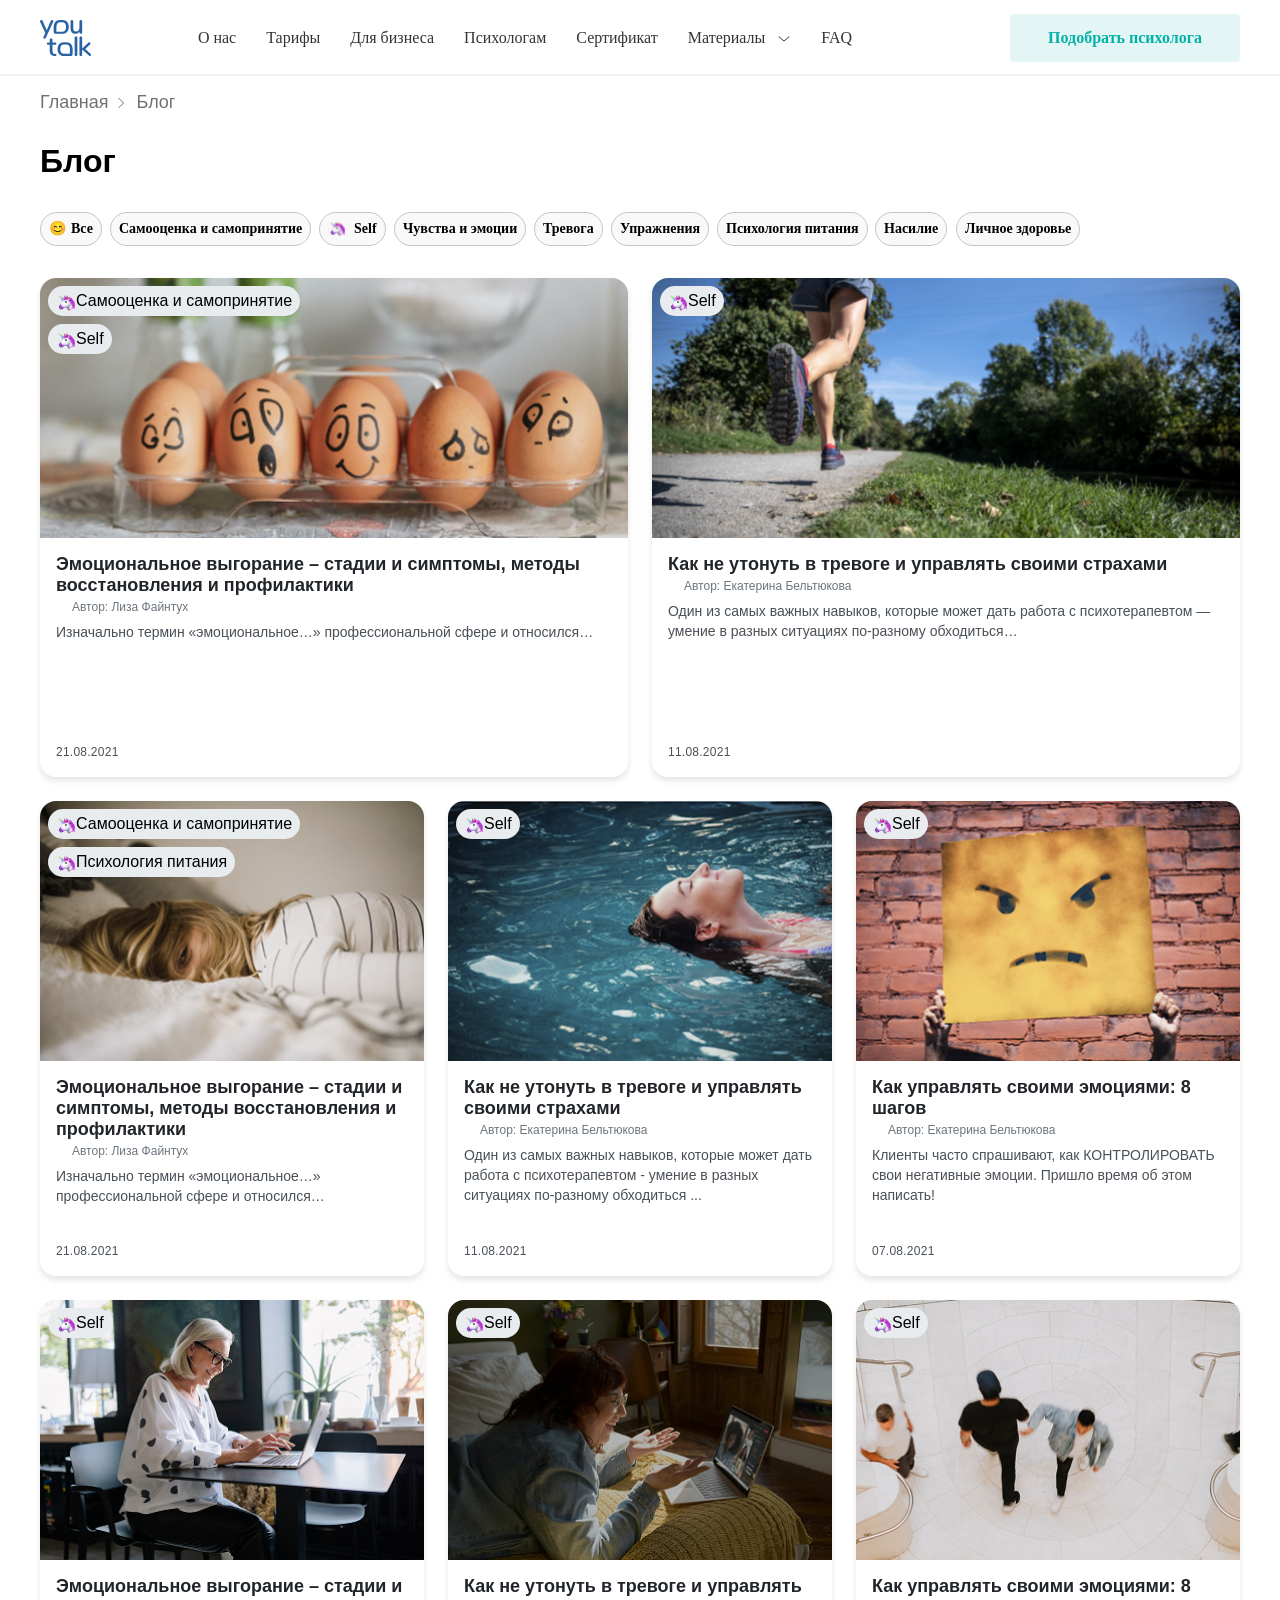
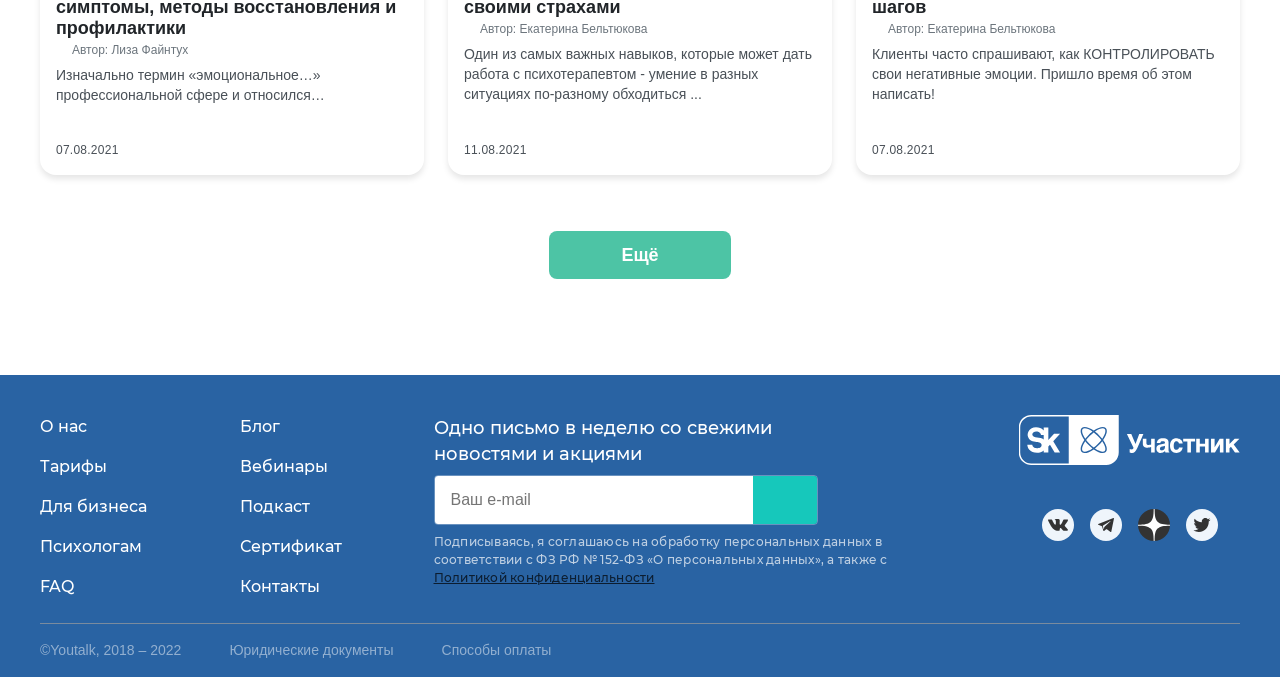
==== index.html @ 1595baee "footer" ====
<!doctype html>
<html lang="en">
  <head>
    <meta charset="UTF-8" />
    <meta name="viewport" content="width=device-width, initial-scale=1.0" />
    <title>Document</title>
    <link rel="stylesheet" href="css/styles.css" />
    <link rel="stylesheet" href="css/font.css" />
    <link rel="stylesheet" href="css/media.css" />
  </head>
  <body>
    <header class="header">
      <div class="header__container">
        <div class="header__logo-container">
          <div class="logo">
            <img
              src="img/logo/logo.svg"
              alt="Логотип YouTalk"
              class="logo__image"
            />
          </div>
        </div>
        <nav class="navigation">
          <ul class="navigation__list">
            <li class="navigation__item navigation__item--regular">
              <a href="#" class="navigation__link">О нас</a>
            </li>
            <li class="navigation__item navigation__item--regular">
              <a href="#" class="navigation__link">Тарифы</a>
            </li>
            <li class="navigation__item navigation__item--regular">
              <a href="#" class="navigation__link">Для бизнеса</a>
            </li>
            <li class="navigation__item navigation__item--regular">
              <a href="#" class="navigation__link">Психологам</a>
            </li>
            <li class="navigation__item navigation__item--regular">
              <a href="#" class="navigation__link">Сертификат</a>
            </li>
            <li class="navigation__item navigation__item--with-icon">
              <a href="#" class="navigation__link navigation__link--with-icon">
                Материалы
                <img
                  src="img/mater/matherials.svg"
                  alt="menu"
                  class="navigation__icon"
                />
              </a>
            </li>
            <li class="navigation__item navigation__item--regular">
              <a href="#" class="navigation__link">FAQ</a>
            </li>
          </ul>
        </nav>
        <div class="header__action-block">
          <button class="button button--green button--large">
            Подобрать психолога
          </button>
        </div>
        <div class="hamburger" id="hamburger-toggle">
          <span></span>
          <span></span>
          <span></span>
        </div>
      </div>
    </header>

    <main>
      <div class="header-with-breadcrumb">
        <nav class="breadcrumb">
          <a href="/" class="breadcrumb-item">Главная</a>
          <img src="img/Arrow (1).svg" alt="" />
          <span class="breadcrumb-item current">Блог</span>
        </nav>
      </div>
      <h1>Блог</h1>

      <div class="filter-container">
        <div class="filter-item">
          <span class="with-emoji">Все</span>
        </div>
        <div class="filter-item"><span>Самооценка и самопринятие</span></div>
        <div class="filter-item">
          <img
            src="img/mater/with-emojiy.svg"
            alt="Изображение"
            class="tag-icon"
          />
          <span class="tag">Self</span>
        </div>
        <div class="filter-item"><span>Чувства и эмоции</span></div>
        <div class="filter-item"><span>Тревога</span></div>
        <div class="filter-item"><span>Упражнения</span></div>
        <div class="filter-item"><span>Психология питания</span></div>
        <div class="filter-item"><span>Насилие</span></div>
        <div class="filter-item"><span>Личное здоровье</span></div>
      </div>

      <section class="blog-grid">
        <article class="grid-card div1">
          <div class="card-image">
            <div class="one"></div>
            <div class="card-tags">
              <span class="tag-item">
                <img class="tag-icon" src="img/mater/with-emojiy.svg" alt="" />
                <span class="tag-text">Самооценка и самопринятие</span>
              </span>
              <span class="tag-item">
                <img class="tag-icon" src="img/mater/with-emojiy.svg" alt="" />
                <span class="tag-text">Self</span>
              </span>
            </div>
          </div>
          <div class="card-content">
            <h2 class="card-title">
              Эмоциональное выгорание – стадии и симптомы, методы восстановления
              и профилактики
            </h2>
            <div class="card-author">
              <span class="author-name">Автор: Лиза Файнтух</span>
            </div>
            <p class="card-excerpt">
              Изначально термин «эмоциональное…» профессиональной сфере и
              относился…
            </p>
          </div>
          <div class="post-date">
            <time class="date-value" datetime="2021-08-21">21.08.2021</time>
          </div>
        </article>

        <article class="grid-card div2">
          <div class="card-image">
            <div class="two">
              <img
                src="img/cart/uuu.png"
                alt="Как не утонуть в тревоге и управлять своими страхами"
              />
            </div>
            <div class="card-tags">
              <span class="tag-item">
                <img class="tag-icon" src="img/mater/with-emojiy.svg" alt="" />
                <span class="tag-text">Self</span>
              </span>
            </div>
          </div>
          <div class="card-content">
            <h2 class="card-title">
              Как не утонуть в тревоге и управлять своими страхами
            </h2>
            <div class="card-author">
              <span class="author-name">Автор: Екатерина Бельтюкова</span>
            </div>
            <p class="card-excerpt">
              Один из самых важных навыков, которые может дать работа с
              психотерапевтом — умение в разных ситуациях по‑разному обходиться…
            </p>
          </div>
          <div class="post-date">
            <time class="date-value" datetime="2021-08-11">11.08.2021</time>
          </div>
        </article>

        <article class="grid-card div3">
          <div class="card-image">
            <div class="center2 three">
              <img
                src="img/cart/Image.png"
                alt="Эмоциональное выгорание – стадии и симптомы, методы восстановления и профилактики"
              />
            </div>
            <div class="card-tags">
              <span class="tag-item">
                <img class="tag-icon" src="img/mater/with-emojiy.svg" alt="" />
                <span class="tag-text">Самооценка и самопринятие</span>
              </span>
              <span class="tag-item">
                <img class="tag-icon" src="img/mater/with-emojiy.svg" alt="" />
                <span class="tag-text">Психология питания</span>
              </span>
            </div>
          </div>
          <div class="card-content">
            <h2 class="card-title">
              Эмоциональное выгорание – стадии и симптомы, методы восстановления
              и профилактики
            </h2>
            <div class="card-author">
              <span class="author-name">Автор: Лиза Файнтух</span>
            </div>
            <p class="card-excerpt">
              Изначально термин «эмоциональное…» профессиональной сфере и
              относился…
            </p>
          </div>
          <div class="post-date">
            <time class="date-value" datetime="2021-08-21">21.08.2021</time>
          </div>
        </article>

        <article class="grid-card div4">
          <div class="card-image">
            <div class="center2 four">
              <img
                src="img/cart/Rectangle (5).png"
                alt="Как не утонуть в тревоге и управлять своими страхами"
              />
            </div>
            <div class="card-tags">
              <span class="tag-item">
                <img class="tag-icon" src="img/mater/with-emojiy.svg" alt="" />
                <span class="tag-text">Self</span>
              </span>
            </div>
          </div>
          <div class="card-content">
            <h2 class="card-title">
              Как не утонуть в тревоге и управлять своими страхами
            </h2>
            <div class="card-author">
              <span class="author-name">Автор: Екатерина Бельтюкова</span>
            </div>
            <p class="card-excerpt">
              Один из самых важных навыков, которые может дать работа с
              психотерапевтом - умение в разных ситуациях по-разному обходиться
              ...
            </p>
          </div>
          <div class="post-date">
            <time class="date-value" datetime="2021-08-11">11.08.2021</time>
          </div>
        </article>

        <article class="grid-card div5">
          <div class="card-image">
            <div class="center2 five">
              <img
                src="img/cart/Rectangle (6).png"
                alt="Как управлять своими эмоциями: 8 шагов"
              />
            </div>
            <div class="card-tags">
              <span class="tag-item">
                <img class="tag-icon" src="img/mater/with-emojiy.svg" alt="" />
                <span class="tag-text">Self</span>
              </span>
            </div>
          </div>
          <div class="card-content">
            <h2 class="card-title">Как управлять своими эмоциями: 8 шагов</h2>
            <div class="card-author">
              <span class="author-name">Автор: Екатерина Бельтюкова</span>
            </div>
            <p class="card-excerpt">
              Клиенты часто спрашивают, как КОНТРОЛИРОВАТЬ свои негативные
              эмоции. Пришло время об этом написать!
            </p>
          </div>
          <div class="post-date">
            <time class="date-value" datetime="2021-08-07">07.08.2021</time>
          </div>
        </article>

        <article class="grid-card div6">
          <div class="card-image">
            <div class="center2 six">
              <img
                src="img/cart/Rectangle (7).png"
                alt="Эмоциональное выгорание – стадии и симптомы, методы восстановления и профилактики"
              />
            </div>
            <div class="card-tags">
              <span class="tag-item">
                <img class="tag-icon" src="img/mater/with-emojiy.svg" alt="" />
                <span class="tag-text">Self</span>
              </span>
            </div>
          </div>
          <div class="card-content">
            <h2 class="card-title">
              Эмоциональное выгорание – стадии и симптомы, методы восстановления
              и профилактики
            </h2>
            <div class="card-author">
              <span class="author-name">Автор: Лиза Файнтух</span>
            </div>
            <p class="card-excerpt">
              Изначально термин «эмоциональное…» профессиональной сфере и
              относился…
            </p>
          </div>
          <div class="post-date">
            <time class="date-value" datetime="2021-08-07">07.08.2021</time>
          </div>
        </article>

        <article class="grid-card div7">
          <div class="card-image">
            <div class="center2 seven">
              <img
                src="img/cart/Image (1).png"
                alt="Как не утонуть в тревоге и управлять своими страхами"
              />
            </div>
            <div class="card-tags">
              <span class="tag-item">
                <img class="tag-icon" src="img/mater/with-emojiy.svg" alt="" />
                <span class="tag-text">Self</span>
              </span>
            </div>
          </div>
          <div class="card-content">
            <h2 class="card-title">
              Как не утонуть в тревоге и управлять своими страхами
            </h2>
            <div class="card-author">
              <span class="author-name">Автор: Екатерина Бельтюкова</span>
            </div>
            <p class="card-excerpt">
              Один из самых важных навыков, которые может дать работа с
              психотерапевтом - умение в разных ситуациях по-разному обходиться
              ...
            </p>
          </div>
          <div class="post-date">
            <time class="date-value" datetime="2021-08-11">11.08.2021</time>
          </div>
        </article>

        <article class="grid-card div8">
          <div class="card-image">
            <div class="center2 eight">
              <img
                src="img/cart/Image (2).png"
                alt="Как управлять своими эмоциями: 8 шагов"
              />
            </div>
            <div class="card-tags">
              <span class="tag-item">
                <img class="tag-icon" src="img/mater/with-emojiy.svg" alt="" />
                <span class="tag-text">Self</span>
              </span>
            </div>
          </div>
          <div class="card-content">
            <h2 class="card-title">Как управлять своими эмоциями: 8 шагов</h2>
            <div class="card-author">
              <span class="author-name">Автор: Екатерина Бельтюкова</span>
            </div>
            <p class="card-excerpt">
              Клиенты часто спрашивают, как КОНТРОЛИРОВАТЬ свои негативные
              эмоции. Пришло время об этом написать!
            </p>
          </div>
          <div class="post-date">
            <time class="date-value" datetime="2021-08-07">07.08.2021</time>
          </div>
        </article>
      </section>
      <div class="more">
        <button class="button more-button">Ещё</button>
      </div>
</main>
      <footer class="footer"> <!-- Основной контейнер футера -->
  <div class="footer-container"> <!-- Обёртка для всего содержимого -->

    <!-- Блок с меню (две колонки ссылок) -->
    <div class="footer-menu-wrapper">
      <div class="menu-column menu-column-1">
        <nav class="footer-nav">
          <ul class="footer-list">
            <li class="footer-list-item"><a href="#" class="footer-link">О нас</a></li>
            <li class="footer-list-item"><a href="#" class="footer-link">Тарифы</a></li>
            <li class="footer-list-item"><a href="#" class="footer-link">Для бизнеса</a></li>
            <li class="footer-list-item"><a href="#" class="footer-link">Психологам</a></li>
            <li class="footer-list-item"><a href="#" class="footer-link">FAQ</a></li>
          </ul>
        </nav>
      </div>

      <div class="menu-column menu-column-2">
        <nav class="footer-nav">
          <ul class="footer-list">
            <li class="footer-list-item"><a href="#" class="footer-link">Блог</a></li>
            <li class="footer-list-item"><a href="#" class="footer-link">Вебинары</a></li>
            <li class="footer-list-item"><a href="#" class="footer-link">Подкаст</a></li>
            <li class="footer-list-item"><a href="#" class="footer-link">Сертификат</a></li>
            <li class="footer-list-item"><a href="#" class="footer-link">Контакты</a></li>
          </ul>
        </nav>
      </div>
    </div>

    <!-- Блок с формой подписки -->
    <div class="newsletter-block">
      <div class="newsletter-title">
        Одно письмо в неделю со свежими <br />
        новостями и акциями
      </div>
      <div class="email-form">
  <input
    type="email"
    placeholder="Ваш e-mail"
    class="email-input"
    required
    autocomplete="email"
  >
  <button
    type="submit"
    class="submit-btn with-icon"
    aria-label="Подписаться на рассылку"
  ></button>
</div>

      <div class="privacy-notice">
        Подписываясь, я соглашаюсь на обработку персональных данных в
        соответствии с ФЗ РФ № 152-ФЗ «О персональных данных», а также с
        <a href="#" class="privacy-link">Политикой конфиденциальности</a>
      </div>
    </div>

    <!-- Блок с логотипами и соцсетями -->
    <div class="social-block">
      <div class="sk-logo-container">
        <img 
          src="img/footer_img/Sk.svg" 
          alt="Логотип — Участник" 
          class="sk-logo" 
          loading="lazy"
        >
      </div>
      <div class="social-icons-wrapper">
        <a href="#" class="social-link vk-link">
          <img 
            src="img/footer_img/vk.svg" 
            alt="ВКонтакте" 
            class="social-icon vk-icon" 
            loading="lazy"
          >
        </a>
        <a href="#" class="social-link teleg-link">
          <img 
            src="img/footer_img/teleg.svg" 
            alt="Telegram" 
            class="social-icon teleg-icon" 
            loading="lazy"
          >
        </a>
        <a href="#" class="social-link twitter-link">
          <img 
            src="img/footer_img/ptica.svg" 
            alt="Twitter" 
            class="social-icon twitter-icon" 
            loading="lazy"
          >
        </a>
        <a href="#" class="social-link other-link">
          <img 
            src="img/footer_img/logo.svg" 
            alt="Ещё одна соцсеть" 
            class="social-icon other-icon" 
            loading="lazy"
          >
        </a>
      </div>
    </div>

    <!-- Нижний блок с копирайтом и ссылками -->
    <div class="footer-bottom">
      <ul class="footer-bottom-list">
        <li class="footer-bottom-item">
          <a href="#" class="footer-bottom-link">©Youtalk, 2018 – 2022</a>
        </li>
        <li class="footer-bottom-item">
          <a href="#" class="footer-bottom-link">Юридические документы</a>
        </li>
        <li class="footer-bottom-item">
          <a href="#" class="footer-bottom-link">Способы оплаты</a>
        </li>
      </ul>
    </div>

  </div> <!-- /.footer-container -->
</footer> <!-- /.footer -->


    
  </body>
</html>
---- css/styles.css ----
* {
margin: 0;
padding: 0;
box-sizing: border-box;
}
body{
font-family: 'Montserrat', sans-serif;

}
.header {
position: sticky;
top: 0;
z-index: 1000;
width: 100%;
box-shadow: 0px -2px 0px 0px #EFF2F2 inset;
background: #FFFFFF;
}
.header__container {
display: flex;
max-width: 1200px;
height: 76px;
justify-content: space-between;
align-items: center;
margin: 0 auto;
padding: 0;



}
.header__logo-container {
display: flex;
align-items: center;
justify-content: center;
flex-shrink: 0;


}
.logo {
display: block;
width: 51px;
height: auto;
max-width: 100%;
}

.logo__image {
height: 36px;
width: 100%;
max-width: 51px;
display: block;
}
.navigation {
display: block;
padding-right:51px;

}
.navigation__list {
display: flex;
list-style: none;
margin: 0;
padding: 0 auto;
column-gap: 30px;

}
.navigation__item {
}

.navigation__item--regular {
cursor: pointer;
}
.navigation__link {
text-decoration: none;
font-family: "Montserrat-Medium";
font-weight: 500;
color: #333;
transition: color 0.3s ease;
}
.navigation__link:hover {
color: #4CAF50;
}

.navigation__item--with-icon {
}

.navigation__link--with-icon {
}

.navigation__icon {
margin-left: 8px;
width: 14px;
height: 14px;
vertical-align: middle;
}

.header__action-block {
display: flex;
align-items: center;


}
.button {
cursor: pointer;

}
.button--green {
padding-right:0 ;

width: 230px;
height: 48px;
background-color: #E3F5F5;
color: #03B2A5;
border: none;
border-radius: 4px;
transition: all 0.3s ease;
font-family: "Montserrat-Medium";
font-weight: 700;
font-size: 16px;


}
.button--green:hover {
background-color: #f8f8f8;
transform: translateY(-2px);
box-shadow: 0 4px 8px rgba(0, 0, 0, 0.2);
}

.button--large {
}
.hamburger {
display: none;
flex-direction: column;
justify-content: space-between;
width: 20px;
height: 20px;
padding: 0;
background: none;
border: none;
cursor: pointer;
position: relative;
z-index: 1000;
}

.hamburger span {
display: block;
height: 3px;
width: 100%;
background-color: #03B2A5;
border-radius: 2px;
transition: all 0.3s ease;
position: relative;
}

.hamburger span:nth-child(1) {
background-color: #03B2A5;
}

.hamburger span:nth-child(2) {
background-color: #03B2A5;
}

.hamburger span:nth-child(3) {
background-color: #03B2A5;
}
.header-with-breadcrumb{
display: flex;
max-width: 100%;
}

.breadcrumb {
display: flex;
margin-top: 16px;
margin-bottom: 30px;
align-items: center;
font-size: 18px; /
}
.breadcrumb img {
padding-left: 4px;
padding-right: 8px;
}

.breadcrumb-item {
text-decoration: none;
color: #333333B2;
}

.breadcrumb-item:hover {
text-decoration: underline;
}
.current {
font-weight: 400;
}
h1 {
margin: 0 auto;
padding-left: 0 ;

}

.with-emoji::before {
content: "😊";
margin-right: 5px;
}
.filter-container {
display: flex;
flex-wrap: wrap;
gap: 8px;
line-height: 20px;
align-items: center;
margin-top: 32px;
margin-bottom: 24px;
}

.filter-item {
display: inline-flex;
font-family: "Montserrat-Medium";
font-weight: 600;
font-size: 14px;
background-color: #f9f9f9;
border: 1px solid #C1C5CD;
border-radius: 24px;
padding: 6px 8px;
align-items: center;
margin-bottom: 8px;
box-sizing: border-box;
will-change: transform, border;
transition: border 0.2s ease;
line-height: 20px;
letter-spacing: 0px;
}

.filter-item img {
width: 18px;
height: 18px;
object-fit: contain;
margin-right: 8px;
transition: none;
transform: none !important;
}

.filter-item:hover {
border: 2px solid #16C8BB;
transform: none;
scale: none;
}

main {
max-width: 1200px;
margin: 0 auto;
box-sizing: border-box;
 }
.blog-grid {
display: grid;
grid-template-columns: repeat(6, 1fr);
grid-template-rows: repeat(3, 1fr);
grid-gap: 24px;
height: 1497px;
padding: 0;
margin: 0;

}
.grid-card {
width: 100%;
max-height: 100%;
overflow: visible;
box-shadow: 0 4px 6px rgba(0, 0, 0, 0.1);
transition: transform 0.3s ease;
position: relative;
height: auto;
border-radius: 16px;
} 

.grid-card:hover {
transform: translateY(-3px);
}

.card-image {
position: relative;
overflow: hidden;
width: 100%;
border-radius: 16px 16px 0 0;
padding: 0;

}

.card-image  img {
width: 100%;
height: 100%; 
padding: 0;
margin: 0;
object-fit: cover;
margin-bottom: -4px;
}

.card-tags {
position: absolute;
top: 8px;
left: 8px;
z-index: 1;
display: flex;
flex-wrap: wrap;
gap: 8px;
max-width: 300px;

}

.tag-item {
display: inline-flex;
align-items: center;
padding: 6px 8px;
background-color: #e9ecef;
border-radius: 16px;
white-space: nowrap;
overflow: hidden;
text-overflow: ellipsis;
}

.tag-icon {
width: 16px;
height: 16px;
margin-right: 4px;
}

.card-content {
padding: 16px;
flex-grow: 1;
}

.card-title {
margin-top: 0;
font-size: 18px;
color: #212529;
padding: 0;
}

.card-author {
margin: 4px 0 8px 16px;
color: #6c757d;
font-size: 12px;
}

.card-excerpt {
overflow: hidden;
font-size: 14px;
text-overflow: ellipsis;
color: #495057;
line-height: 20px;
Letter-spacing:
0px;
}



.post-date {
Letter-spacing:0.25px;
text-align: left;
font-size: 12px;
line-height: 18px;
color: #495057;
position: absolute;
bottom: 16px;
left: 16px;
z-index: 2;
margin-top: auto;
flex-shrink: 0
}

.date-value {
display: inline-block;
}    
.div1 {
    grid-column: span 3 / span 3;
    width: 588px!important;
    height: 499px!important;
    padding-bottom: 0;
    margin: 0;

}

.div2 {
    grid-column: span 3 / span 3;
    grid-column-start: 4;
    width: 588px!important;
    height: 499px!important;
}

.div3 {
    grid-column: span 2 / span 2;
    grid-row-start: 2;
   width: 384px;
    height: 475px;

}

.div4 {
    grid-column: span 2 / span 2;
    grid-column-start: 3;
    grid-row-start: 2;
     width: 384px;
    height: 475px;
}

.div5 {
    grid-column: span 2 / span 2;
    grid-column-start: 5;
    grid-row-start: 2;
     width: 384px;
    height: 475px;
}

.div6 {
    grid-column: span 2 / span 2;
    grid-row-start: 3;
     width: 384px;
    height: 475px;
}

.div7 {
    grid-column: span 2 / span 2;
    grid-column-start: 3;
    grid-row-start: 3;
     width: 384px;
    height: 475px;
}

.div8 {
    grid-column: span 2 / span 2;
    grid-column-start: 5;
    grid-row-start: 3;
     width: 384px;
    height: 475px;
}

   .center2 img  {
    width: 384px;
height: 260px;
   }   
.two img {
    width: 588px;
    height: 260px; 
}

.one {
  background-image: url("../Rectangle\ \(14\).png");
  background-size: cover;
  background-repeat: no-repeat;
  width: 588px;
  height: 260px;
}
.more {
 display: flex;
  justify-content: center;
  align-items: center;
  margin: 56px auto  96px 0;
  position: relative;  
}

.more-button {
  display: block;
  width: 182px;
  height: 48px;
  padding: 0;
  background-color: #4DC4A5;
  color: white;
  border: none;
  border-radius: 8px;
  font-family: 'Montserrat', sans-serif;
  font-size: 18px;
  font-weight: bold;
  text-align: center;
  transition: background-color 0.3s ease;
  
} 
.more-button:hover {
  background-color: #3ABE95;
}

/* Стили для основного футера (.footer) */
.footer {
  display: flex;
  width: 100%;
  flex-direction: column;
  min-height: 302px;
  background-color: #2963A3;
  justify-content: space-between;
 
  
  
}
.footer-container {
  display: flex;
  flex: 1;
  justify-content: space-between;
  align-items: flex-start;
  width: 1200px;
  height: 184px;
  color: #FFFFFF;
  margin: auto;
 margin-top: 0;
  padding-top: 40px;

  
  
}
.footer-menu-wrapper {
  display: flex;
  margin: 0;

}

  
  

.menu-column {
  display: flex;
  flex-direction: column;

}
.menu-column-1 {
  
 

 
}
.footer-nav {
 white-space: nowrap;



 
}
.footer-list {
  display: grid; 
  gap: 16px;
}
.footer-list-item {
  list-style: none;
  line-height: 24px;
  font-size: 16px;
  letter-spacing: 0%;

  
  
}
.footer-link {
  text-decoration: none;
  color: #FFFFFF;
  font-family: 'Montserrat_ofont' ;
  font-weight: 700;


}
.menu-column-2 {
  margin-left: 93px;
  padding-right: 91.5px;

}
.newsletter-block {
  width: 486px;
  margin-right: 40px;
  
  
  

}
.newsletter-title {
 font-family: 'Montserrat_ofont' ;
font-weight: 700;
line-height: 26px;
letter-spacing: 0%;
font-size: 18px;
padding-bottom: 8px;

  
 
}
.email-form {
   display: flex;
  border: 1px solid rgba(255, 255, 255, 0.3);
  border-radius: 4px;
  overflow: hidden;
  max-width: 384px; 
  
}
.email-input {
  width: 320px;
  height: 48px;
  border: none;
  padding-left: 16px;
  background: transparent;
  background-color: #FFFFFF;
  color: white;
  font-size: 16px;
  outline: none;
}
.email-input:focus {
  background: rgba(255, 255, 255, 0.15);
}
.with-icon::before {
  content: '';
  display: block;
  width: 20px;
  height: 20px;
  background-image: url('/img/footer_img/bnh.svg');
  background-size: contain;
  background-position: center;
  background-repeat: no-repeat;
  margin: 0 auto; /* Центрирование иконки */
}

.submit-btn {
  width: 64px;
  height: 48px;
  background-color: #16C8BB;
  border: none;
  cursor: pointer;
  transition: background-color 0.3s ease;
}
.submit-btn:hover {
  background-color: #3abcf2;
}
.privacy-notice {
  font-family: 'Montserrat_ofont' ;
  font-weight: 400;
  font-size: 12px;
  line-height: 18px;
  letter-spacing: 0.25px;
  opacity: 70%;
  color: #FFFFFF;
  padding-top: 8px;
}
.privacy-link {
  color: #000;
}
.social-block {
  height: 122px;
 margin-left: auto;
 display: flex;
 flex-direction: column;
 align-items: center;
}
.sk-logo-container {
  padding-bottom: 40px;
}
.sk-logo {
}
.social-icons-wrapper {
 display: flex;
  gap: 16px;
}
.social-link {
}
.vk-link {
}
.social-icon {
}
.vk-icon {
}
.teleg-link {
}
.teleg-icon {
}
.twitter-link {
}
.twitter-icon {
}
.other-link {
}
.other-icon {
}
.footer-bottom {
  border-top: 1px solid #9D9D9D;
  display: flex;
  margin-top: 208px;
  width: 1200px;
  opacity: 0.7;
  position: absolute;
}

.footer-bottom-list {
  display: flex;
  list-style: none;
  width: 100%;
  gap: 48px;
  padding: 16px 0 17px 0;
  
}
.footer-bottom-link {
  text-decoration: none;
  color: #FFFFFF;
  font-size: 14px;
  opacity: 0.7;
  line-height: 20px;
  letter-spacing: 0px;
}
.footer-bottom-item {
}
---- css/font.css ----
@font-face {
  font-family: "Montserrat-Medium";
  src: url("./Montserrat-Medium.woff2") format("woff2"),
       url("./Montserrat-Medium.woff") format("woff"),
       url("./Montserrat-Medium.ttf") format("truetype");
}
@font-face {
  font-family: 'Montserrat_ofont' ;
  src: url(../font/ofont.ru_Montserrat.ttf);
  font-weight: 600;
}
---- css/media.css ----
@media (max-width: 768px) {
  .logo img {
    max-width: 48px;
    height: 34px;
  }
  h1 {
    padding-left: 20px;
  }

  .header {
    height: 72px;
  }
  .header__container {
    padding-left: 20px;
    padding-right: 20px;
  }
}

@media (max-width: 980px) {
  .hamburger {
    display: flex;
  }
  .navigation {
    display: none;
  }
  .header__action-block {
    display: none;
  }
}

@media (max-width: 1024px) {
  .navigation__list {
    column-gap: 16px;
  }

  .header__container {
    max-width: 1024px;
    padding: 0 32px;
  }
  .breadcrumb {
    margin-bottom: 40px;
  }
  main {
    padding: 0 32px 0 32px;
  }
  .blog-grid {
    width: 960px;
    height: 1463px;
    margin: 0 auto;
    grid-template-columns: repeat(6, 1fr);
    grid-template-rows: repeat(3, 1fr);
  }
  .div1,
  .div2 {
    grid-column: span 3;
    width: 468px !important;
  }

  .two img {
    width: 468px;
  }
  .center2 img {
    width: 304px;
    height: 206px;
  }
  .one {
    background-image: url("../Rectangle\ \(15\).png");
    background-size: cover;
    background-repeat: no-repeat;
    width: 468px;
    height: 260px;
  }

  .div3,
  .div4,
  .div5,
  .div6,
  .div7,
  .div8 {
    grid-column: span 2;
    width: 304px;
    height: 458px;
  }

  .div3 {
    grid-row-start: 2;
  }
  .div4 {
    grid-row-start: 2;
  }
  .div5 {
    grid-row-start: 2;
  }
  .div6 {
    grid-row-start: 3;
  }
  .div7 {
    grid-row-start: 3;
  }
  .div8 {
    grid-row-start: 3;
  }
  .tag-item {
    font-size: 1rem;
    padding: 6px 8px;
  }

  h1 {
    padding: 0;
  }
  .filter-container {
    padding: 0;
  }
  .more {
    margin: 35px 0 60px;
  }
  .footer-container {
    width: 960px;
  }
  .menu-column-2 {
    margin-left: 30px;
    padding-right: 21px;
  }
  .newsletter-block {
    width: 450px;
    height: 170px;
    margin-right: 21px;
  }
  .privacy-notice {
    width: 486px;
  }
  .footer-bottom {
    width: 960px;
  }
}

@media (max-width: 768px) {
  main {
    padding: 0 20px;
  }

  .header__container {
    max-width: 728px;
    height: 76px;
    padding: 0 20px;
  }

  .blog-grid {
    display: grid;
    margin: 0 auto;
    grid-template-rows: repeat(5, auto);
    width: 728px;
    height: 2627px;
  }

  .center2 img {
    width: 352px;
    height: 206px;
  }
  .one {
    background-image: url("../Rectangle\ \(16\).png");
    background-size: cover;
    background-repeat: no-repeat;
    width: 728px;
    height: 404px;
  }

  .two img {
    width: 728px !important;
    height: 404px;
    object-fit: cover;
  }

  .div1 {
    grid-column: 1 / 3;
    grid-row: 1;
    height: 599px !important;
    width: 728px !important;
  }

  .div2 {
    grid-column: 1 / 3;
    grid-row: 2;
    height: 599px !important;
    width: 728px !important;
  }

  .div3 {
    grid-column: 1;
    grid-row: 3;
    width: 352px;
    height: 446px;
  }

  .div4 {
    grid-column: 2;
    grid-row: 3;
    width: 352px;
    height: 446px;
  }

  .div5 {
    grid-column: 1;
    grid-row: 4;
    width: 352px;
    height: 446px;
  }

  .div6 {
    grid-column: 2;
    grid-row: 4;
    width: 352px;
    height: 446px;
  }

  .div7 {
    grid-column: 1;
    grid-row: 5;
    width: 352px;
    height: 446px;
  }

  .div8 {
    grid-column: 2;
    grid-row: 5;
    width: 352px;
    height: 446px;
  }
  .more {
    margin: 33px 0 55px;
  }
  .footer {
    min-height: 454px;
  }
  .footer-container {
    width: 728px;
    padding-top: 35px;
    flex-wrap: wrap;
    margin: auto;
  }
  .footer-menu-wrapper {
  }
  .menu-column-2 {
    margin-left: 30px;
    padding-right: 31px;
  }
  .newsletter-block {
    margin-right: 0px;
  }
  .newsletter-title {
  }
  .social-block {
    margin-top: -60px;
    margin-left: 20px;
    position: relative;
  }
  .sk-logo-container {
    padding-bottom: 40px;
  }
  .sk-logo {
  }

  .social-link {
  }

  .footer-bottom {
    margin-top: 354px;
    width: 728px;
  }
}
@media (max-width: 414px) {
  .blog-grid {
    display: grid;
    grid-template-columns: 1fr;
    grid-template-rows: repeat(4, 1fr);
    gap: 16px;
    width: 374px;
    height: 1912px;
    margin: 0 auto;
    box-sizing: border-box;
  }
  .center2 img {
    width: 374px;
  }
  .one {
    background-image: url("../Rectangle\ \(17\).png");
    background-size: cover;
    background-repeat: no-repeat;
    width: 374px;
    height: 206px;
  }

  .two img {
    width: 374px !important;
    height: 206px;
    object-fit: cover;
  }

  .grid-card {
    width: 100%;
    height: auto;
    height: 466px !important;
  }
  .div1 {
    width: 374px !important;
  }

  .div2 {
    grid-column: 1;
    grid-row: 2;
    width: 374px !important;
  }

  .div3 {
    grid-column: 1;
    grid-row: 3;
  }

  .div4 {
    grid-column: 1;
    grid-row: 4;
  }

  .div5,
  .div6,
  .div7,
  .div8 {
    display: none;
  }
  .filter-container {
    flex-wrap: nowrap;
    overflow-x: auto;
    -webkit-overflow-scrolling: touch;
    scrollbar-width: none;
  }

  .filter-container::-webkit-scrollbar {
    display: none;
  }

  .filter-container:hover {
    scrollbar-width: thin;
  }

  .filter-container:hover::-webkit-scrollbar {
    display: none;
    height: 6px;
    border-radius: 3px;
  }

  .filter-container:hover::-webkit-scrollbar-track {
    background: #f5f5f5;
  }

  .filter-container:hover::-webkit-scrollbar-thumb {
    background: #bbb;
    border-radius: 3px;
  }

  .filter-item {
    min-width: max-content;
    white-space: nowrap;
    margin-bottom: 8px;
  }

  .filter-item {
    font-size: 14px;
    padding: 5px 8px;
  }

  .with-emoji::before {
    margin-right: 4px;
  }

  .filter-item img {
    width: 18px;
    height: 18px;
    margin-right: 6px;
  }
  .header__container {
    max-width: 414px;
    height: 72px;
    padding: 0 24px;
  }
  .more {
    margin: 28px 0 59px;
  }
  .footer {
    min-height: 746px;
  }
  .footer-container {
    width: 375px;
    height: 621px;
    margin: auto;
  }

  .menu-column-2 {
    margin-left: 158px;
    padding-right: 0px;
  }
  .newsletter-block {
    width: 375px;
    position: absolute;
    padding-top: 222px;
  }
  .newsletter-title {
  }
  .email-form {
    max-width: 375px;
  }
  .social-block {
    margin-top: 90px;
    margin-left: 20px;
    position: relative;
  }
  .footer-bottom {
    margin-top: 577px;
    width: 375px;
  }

  .footer-bottom-list {
    flex-wrap: wrap;
    flex-direction: column;
    gap: 20px;
  }

  .privacy-notice {
    width: 375px;
  }
}

@media (max-width: 320px) {
  main {
    padding: 0 16px;
  }
  .header__container {
    max-width: 320px;
    height: 56px;
    padding: 0 16px;
  }
  .blog-grid {
    display: flex;
    flex-direction: column;
    gap: 16px;
    width: 288px;
    height: 1984px;
    padding: 0;
    margin: 0 auto;
    box-sizing: border-box;
  }

  .one {
    background-image: url("../Rectangle\ \(18\).png");
    background-size: cover;
    background-repeat: no-repeat;
    width: 288px;
    height: 206px;
  }

  .two img {
    width: 288px !important;
  }
  .center2 img {
    width: 288px;
    height: 206px;
    margin-top:;
  }

  .grid-card,
  .div1,
  .div2,
  .div3,
  .div4 {
    width: 100% !important;
    min-height: 484px;
  }
  .footer {
    min-height: 746px;
  }
  .footer-container {
    width: 288px;
    margin: auto;
  }

  .menu-column-2 {
    margin-left: 71px;
    padding-right: 0px;
  }
  .newsletter-block {
    width: 288px;
    position: absolute;
    padding-top: 202px;
  }
  .newsletter-title {
  }
  .email-form {
    max-width: 288px;
  }
  .social-block {
    margin-top: 90px;
    margin-left: 20px;
    position: relative;
  }
  .footer-bottom {
    margin-top: 577px;
    width: 288px;
  }

  .footer-bottom-list {
    flex-wrap: wrap;
    flex-direction: column;
    gap: 20px;
  }

  .privacy-notice {
    width: 288px;
  }
  .submit-btn {
    display: none;
  }
}
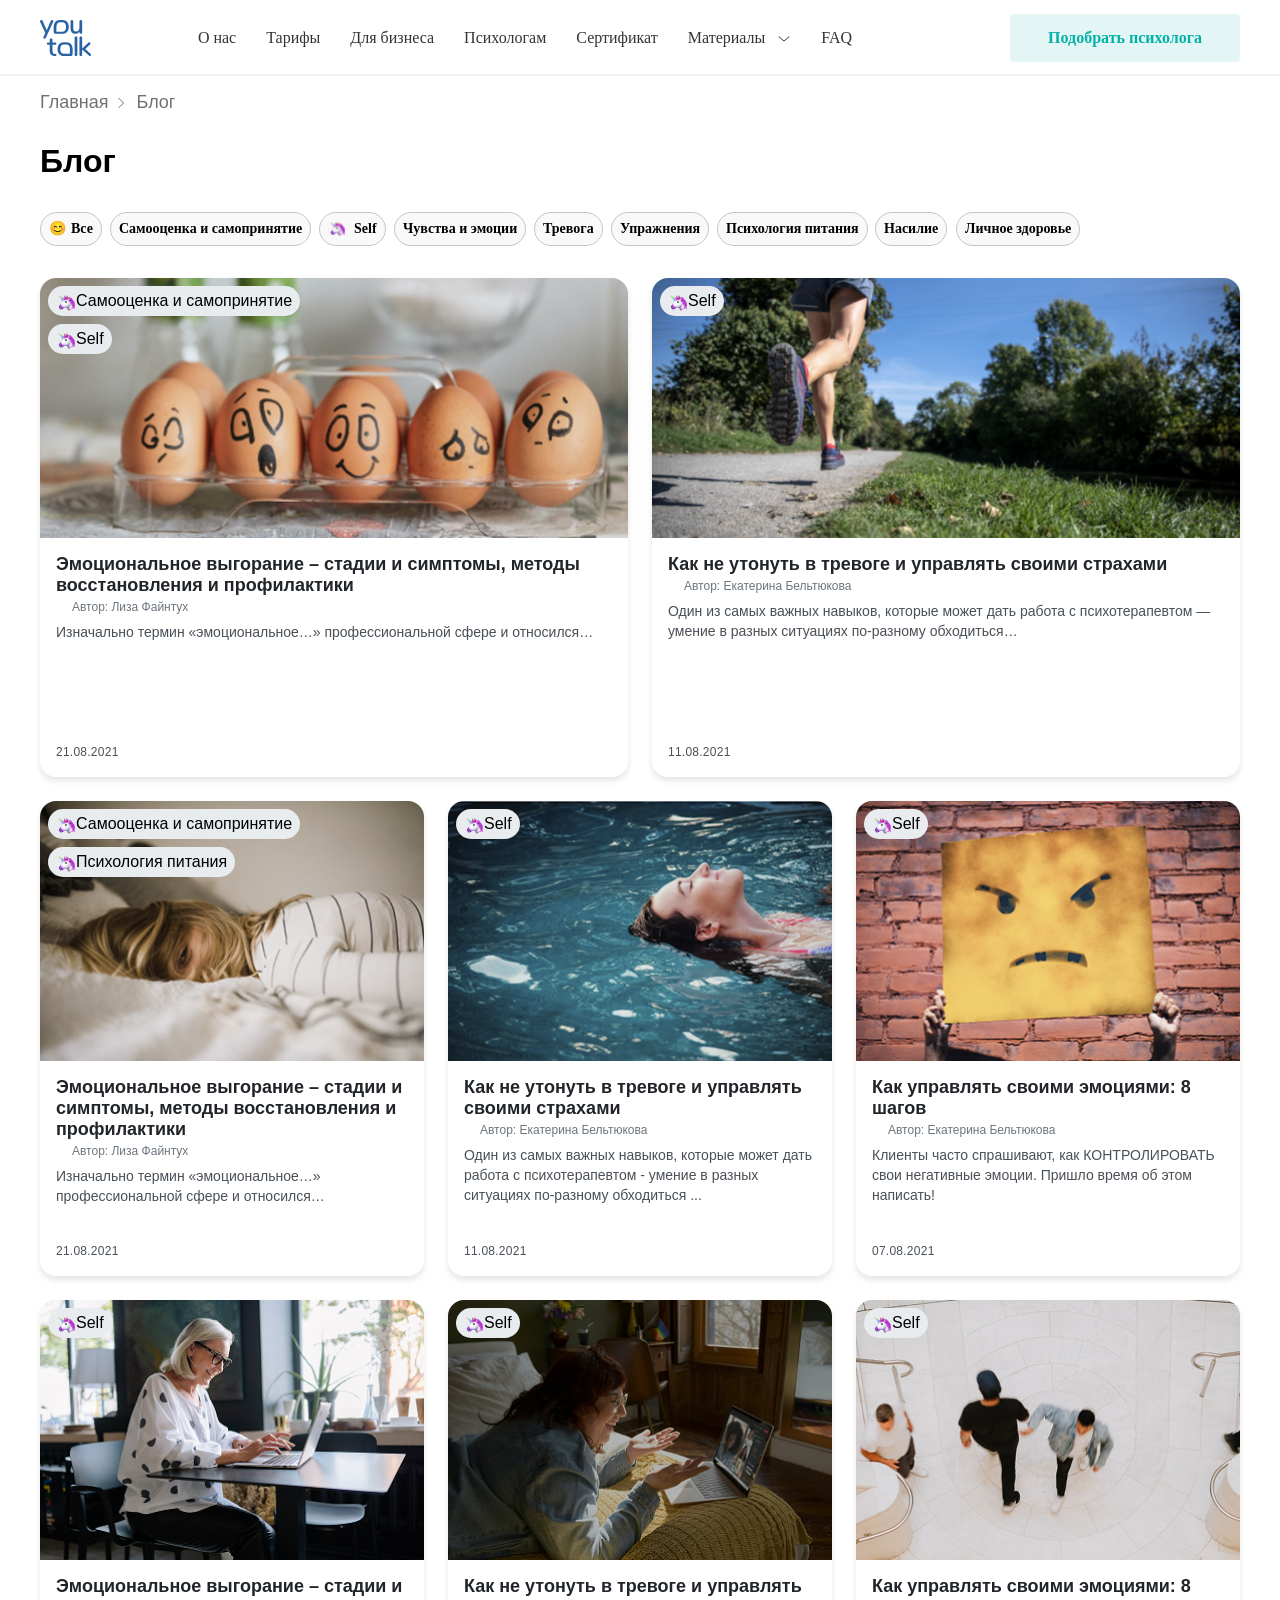
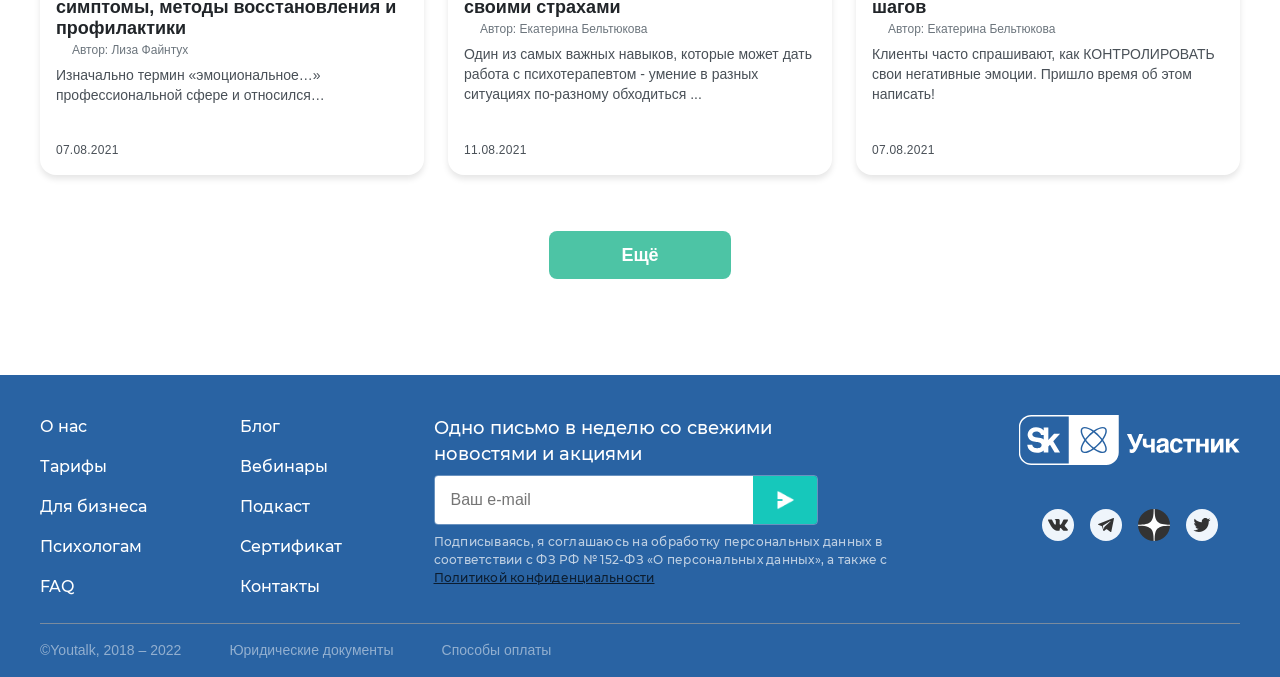
==== commit 815d50c7: "добавка js" ====
--- a/index.html
+++ b/index.html
@@ -7,6 +7,8 @@
     <link rel="stylesheet" href="css/styles.css" />
     <link rel="stylesheet" href="css/font.css" />
     <link rel="stylesheet" href="css/media.css" />
+    <script src="script.js" async></script>
+  <script src="script.js" defer></script>
   </head>
   <body>
     <header class="header">
@@ -62,6 +64,37 @@
           <span></span>
           <span></span>
         </div>
+         <!-- Мобильное меню -->
+      <div class="mobile-menu" id="mobile-menu">
+        <ul class="mobile-menu__list">
+          <li class="mobile-menu__item">
+            <a href="#" class="mobile-menu__link">О нас</a>
+          </li>
+          <li class="mobile-menu__item">
+            <a href="#" class="mobile-menu__link">Тарифы</a>
+          </li>
+          <li class="mobile-menu__item">
+            <a href="#" class="mobile-menu__link">Для бизнеса</a>
+          </li>
+          <li class="mobile-menu__item">
+            <a href="#" class="mobile-menu__link">Психологам</a>
+          </li>
+          <li class="mobile-menu__item">
+            <a href="#" class="mobile-menu__link">Сертификат</a>
+          </li>
+          <li class="mobile-menu__item">
+            <a href="#" class="mobile-menu__link">Материалы</a>
+          </li>
+          <li class="mobile-menu__item">
+            <a href="#" class="mobile-menu__link">FAQ</a>
+          </li>
+        </ul>
+        <div class="mobile-menu__action">
+          <button class="button button--green button--large">
+            Подобрать психолога
+          </button>
+        </div>
+      </div>
       </div>
     </header>
 
@@ -360,130 +393,150 @@
       <div class="more">
         <button class="button more-button">Ещё</button>
       </div>
-</main>
-      <footer class="footer"> <!-- Основной контейнер футера -->
-  <div class="footer-container"> <!-- Обёртка для всего содержимого -->
-
-    <!-- Блок с меню (две колонки ссылок) -->
-    <div class="footer-menu-wrapper">
-      <div class="menu-column menu-column-1">
-        <nav class="footer-nav">
-          <ul class="footer-list">
-            <li class="footer-list-item"><a href="#" class="footer-link">О нас</a></li>
-            <li class="footer-list-item"><a href="#" class="footer-link">Тарифы</a></li>
-            <li class="footer-list-item"><a href="#" class="footer-link">Для бизнеса</a></li>
-            <li class="footer-list-item"><a href="#" class="footer-link">Психологам</a></li>
-            <li class="footer-list-item"><a href="#" class="footer-link">FAQ</a></li>
+    </main>
+    <footer class="footer">
+      <!-- Основной контейнер футера -->
+      <div class="footer-container">
+        <!-- Обёртка для всего содержимого -->
+
+        <!-- Блок с меню (две колонки ссылок) -->
+        <div class="footer-menu-wrapper">
+          <div class="menu-column menu-column-1">
+            <nav class="footer-nav">
+              <ul class="footer-list">
+                <li class="footer-list-item">
+                  <a href="#" class="footer-link">О нас</a>
+                </li>
+                <li class="footer-list-item">
+                  <a href="#" class="footer-link">Тарифы</a>
+                </li>
+                <li class="footer-list-item">
+                  <a href="#" class="footer-link">Для бизнеса</a>
+                </li>
+                <li class="footer-list-item">
+                  <a href="#" class="footer-link">Психологам</a>
+                </li>
+                <li class="footer-list-item">
+                  <a href="#" class="footer-link">FAQ</a>
+                </li>
+              </ul>
+            </nav>
+          </div>
+
+          <div class="menu-column menu-column-2">
+            <nav class="footer-nav">
+              <ul class="footer-list">
+                <li class="footer-list-item">
+                  <a href="#" class="footer-link">Блог</a>
+                </li>
+                <li class="footer-list-item">
+                  <a href="#" class="footer-link">Вебинары</a>
+                </li>
+                <li class="footer-list-item">
+                  <a href="#" class="footer-link">Подкаст</a>
+                </li>
+                <li class="footer-list-item">
+                  <a href="#" class="footer-link">Сертификат</a>
+                </li>
+                <li class="footer-list-item">
+                  <a href="#" class="footer-link">Контакты</a>
+                </li>
+              </ul>
+            </nav>
+          </div>
+        </div>
+
+        <!-- Блок с формой подписки -->
+        <div class="newsletter-block">
+          <div class="newsletter-title">
+            Одно письмо в неделю со свежими <br />
+            новостями и акциями
+          </div>
+          <div class="email-form">
+            <input
+              type="email"
+              placeholder="Ваш e-mail"
+              class="email-input"
+              required
+              autocomplete="email"
+            />
+            <button
+              type="submit"
+              class="submit-btn with-icon"
+              aria-label="Подписаться на рассылку"
+            ></button>
+          </div>
+
+          <div class="privacy-notice">
+            Подписываясь, я соглашаюсь на обработку персональных данных в
+            соответствии с ФЗ РФ № 152-ФЗ «О персональных данных», а также с
+            <a href="#" class="privacy-link">Политикой конфиденциальности</a>
+          </div>
+        </div>
+
+        <!-- Блок с логотипами и соцсетями -->
+        <div class="social-block">
+          <div class="sk-logo-container">
+            <img
+              src="img/footer_img/Sk.svg"
+              alt="Логотип — Участник"
+              class="sk-logo"
+              loading="lazy"
+            />
+          </div>
+          <div class="social-icons-wrapper">
+            <a href="#" class="social-link vk-link">
+              <img
+                src="img/footer_img/vk.svg"
+                alt="ВКонтакте"
+                class="social-icon vk-icon"
+                loading="lazy"
+              />
+            </a>
+            <a href="#" class="social-link teleg-link">
+              <img
+                src="img/footer_img/teleg.svg"
+                alt="Telegram"
+                class="social-icon teleg-icon"
+                loading="lazy"
+              />
+            </a>
+            <a href="#" class="social-link twitter-link">
+              <img
+                src="img/footer_img/ptica.svg"
+                alt="Twitter"
+                class="social-icon twitter-icon"
+                loading="lazy"
+              />
+            </a>
+            <a href="#" class="social-link other-link">
+              <img
+                src="img/footer_img/logo.svg"
+                alt="Ещё одна соцсеть"
+                class="social-icon other-icon"
+                loading="lazy"
+              />
+            </a>
+          </div>
+        </div>
+
+        <!-- Нижний блок с копирайтом и ссылками -->
+        <div class="footer-bottom">
+          <ul class="footer-bottom-list">
+            <li class="footer-bottom-item">
+              <a href="#" class="footer-bottom-link">©Youtalk, 2018 – 2022</a>
+            </li>
+            <li class="footer-bottom-item">
+              <a href="#" class="footer-bottom-link">Юридические документы</a>
+            </li>
+            <li class="footer-bottom-item">
+              <a href="#" class="footer-bottom-link">Способы оплаты</a>
+            </li>
           </ul>
-        </nav>
+        </div>
       </div>
-
-      <div class="menu-column menu-column-2">
-        <nav class="footer-nav">
-          <ul class="footer-list">
-            <li class="footer-list-item"><a href="#" class="footer-link">Блог</a></li>
-            <li class="footer-list-item"><a href="#" class="footer-link">Вебинары</a></li>
-            <li class="footer-list-item"><a href="#" class="footer-link">Подкаст</a></li>
-            <li class="footer-list-item"><a href="#" class="footer-link">Сертификат</a></li>
-            <li class="footer-list-item"><a href="#" class="footer-link">Контакты</a></li>
-          </ul>
-        </nav>
-      </div>
-    </div>
-
-    <!-- Блок с формой подписки -->
-    <div class="newsletter-block">
-      <div class="newsletter-title">
-        Одно письмо в неделю со свежими <br />
-        новостями и акциями
-      </div>
-      <div class="email-form">
-  <input
-    type="email"
-    placeholder="Ваш e-mail"
-    class="email-input"
-    required
-    autocomplete="email"
-  >
-  <button
-    type="submit"
-    class="submit-btn with-icon"
-    aria-label="Подписаться на рассылку"
-  ></button>
-</div>
-
-      <div class="privacy-notice">
-        Подписываясь, я соглашаюсь на обработку персональных данных в
-        соответствии с ФЗ РФ № 152-ФЗ «О персональных данных», а также с
-        <a href="#" class="privacy-link">Политикой конфиденциальности</a>
-      </div>
-    </div>
-
-    <!-- Блок с логотипами и соцсетями -->
-    <div class="social-block">
-      <div class="sk-logo-container">
-        <img 
-          src="img/footer_img/Sk.svg" 
-          alt="Логотип — Участник" 
-          class="sk-logo" 
-          loading="lazy"
-        >
-      </div>
-      <div class="social-icons-wrapper">
-        <a href="#" class="social-link vk-link">
-          <img 
-            src="img/footer_img/vk.svg" 
-            alt="ВКонтакте" 
-            class="social-icon vk-icon" 
-            loading="lazy"
-          >
-        </a>
-        <a href="#" class="social-link teleg-link">
-          <img 
-            src="img/footer_img/teleg.svg" 
-            alt="Telegram" 
-            class="social-icon teleg-icon" 
-            loading="lazy"
-          >
-        </a>
-        <a href="#" class="social-link twitter-link">
-          <img 
-            src="img/footer_img/ptica.svg" 
-            alt="Twitter" 
-            class="social-icon twitter-icon" 
-            loading="lazy"
-          >
-        </a>
-        <a href="#" class="social-link other-link">
-          <img 
-            src="img/footer_img/logo.svg" 
-            alt="Ещё одна соцсеть" 
-            class="social-icon other-icon" 
-            loading="lazy"
-          >
-        </a>
-      </div>
-    </div>
-
-    <!-- Нижний блок с копирайтом и ссылками -->
-    <div class="footer-bottom">
-      <ul class="footer-bottom-list">
-        <li class="footer-bottom-item">
-          <a href="#" class="footer-bottom-link">©Youtalk, 2018 – 2022</a>
-        </li>
-        <li class="footer-bottom-item">
-          <a href="#" class="footer-bottom-link">Юридические документы</a>
-        </li>
-        <li class="footer-bottom-item">
-          <a href="#" class="footer-bottom-link">Способы оплаты</a>
-        </li>
-      </ul>
-    </div>
-
-  </div> <!-- /.footer-container -->
-</footer> <!-- /.footer -->
-
-
-    
+      <!-- /.footer-container -->
+    </footer>
+    <!-- /.footer -->
   </body>
 </html>
--- a/css/styles.css
+++ b/css/styles.css
@@ -438,7 +438,7 @@
 }
 
 .one {
-  background-image: url("../Rectangle\ \(14\).png");
+  background-image: url("../img/eggs/Rectangle\ \(14\).png");
   background-size: cover;
   background-repeat: no-repeat;
   width: 588px;
@@ -472,7 +472,6 @@
   background-color: #3ABE95;
 }
 
-/* Стили для основного футера (.footer) */
 .footer {
   display: flex;
   width: 100%;
@@ -593,18 +592,6 @@
 .email-input:focus {
   background: rgba(255, 255, 255, 0.15);
 }
-.with-icon::before {
-  content: '';
-  display: block;
-  width: 20px;
-  height: 20px;
-  background-image: url('/img/footer_img/bnh.svg');
-  background-size: contain;
-  background-position: center;
-  background-repeat: no-repeat;
-  margin: 0 auto; /* Центрирование иконки */
-}
-
 .submit-btn {
   width: 64px;
   height: 48px;
@@ -613,8 +600,27 @@
   cursor: pointer;
   transition: background-color 0.3s ease;
 }
+
 .submit-btn:hover {
   background-color: #3abcf2;
+}
+
+.with-icon {
+  position: relative;
+}
+
+.with-icon::before {
+  content: '';
+  position: absolute;
+  top: 50%;
+  left: 50%;
+  transform: translate(-50%, -50%);
+  background-image: url('../img/footer_img/Group.png');
+  background-size: contain;
+  background-position: center;
+  background-repeat: no-repeat;
+  width: 20px;
+  height: 20px;
 }
 .privacy-notice {
   font-family: 'Montserrat_ofont' ;
@@ -698,17 +704,99 @@
 
 
 
-
-
-
-
-
-
-
-
-
-
-
-
-
-
+/* Анимация бургер-кнопки при открытии */
+.hamburger.active span:nth-child(1) {
+  transform: rotate(45deg) translate(5px, 5px);
+}
+
+.hamburger.active span:nth-child(2) {
+  opacity: 0;
+}
+
+.hamburger.active span:nth-child(3) {
+  transform: rotate(-45deg) translate(7px, -6px);
+}
+
+/* Стили мобильного меню */
+.mobile-menu {
+  display: none;
+  position: fixed;
+  top: 76px;
+  left: 0;
+  width: 100%;
+  background: #FFFFFF;
+  box-shadow: 0 4px 12px rgba(0, 0, 0, 0.1);
+  z-index: 999;
+  padding: 20px 0;
+  opacity: 0;
+  transform: translateY(-10px);
+  transition: opacity 0.3s ease, transform 0.3s ease;
+}
+
+.mobile-menu.active {
+  display: block;
+  opacity: 1;
+  transform: translateY(0);
+}
+
+/* Стили для списка в мобильном меню */
+.mobile-menu__list {
+  list-style: none;
+  margin: 0;
+  padding: 0 20px;
+}
+
+.mobile-menu__item {
+  margin-bottom: 16px;
+}
+
+.mobile-menu__link {
+  text-decoration: none;
+  font-family: "Montserrat-Medium";
+  font-weight: 500;
+  color: #333;
+  font-size: 18px;
+  display: block;
+  padding: 8px 0;
+  transition: color 0.3s ease;
+}
+
+.mobile-menu__link:hover {
+  color: #4CAF50;
+}
+
+/* Кнопка в мобильном меню */
+.mobile-menu__action {
+  padding: 0 20px 20px;
+  border-top: 1px solid #EFF2F2;
+}
+
+.mobile-menu__action .button {
+  width: 100%;
+}
+
+/* Медиа-запросы для адаптивности */
+@media (max-width: 980px) {
+  .hamburger {
+    display: flex;
+  }
+  .navigation {
+    display: none;
+  }
+  .header__action-block {
+    display: none;
+  }
+}
+
+
+
+
+
+
+
+
+
+
+
+
+
--- a/css/media.css
+++ b/css/media.css
@@ -64,7 +64,7 @@
     height: 206px;
   }
   .one {
-    background-image: url("../Rectangle\ \(15\).png");
+    background-image: url("../img/eggs/Rectangle\ \(15\).png");
     background-size: cover;
     background-repeat: no-repeat;
     width: 468px;
@@ -158,7 +158,7 @@
     height: 206px;
   }
   .one {
-    background-image: url("../Rectangle\ \(16\).png");
+    background-image: url("../img/eggs/Rectangle\ \(16\).png");
     background-size: cover;
     background-repeat: no-repeat;
     width: 728px;
@@ -257,15 +257,12 @@
   .sk-logo-container {
     padding-bottom: 40px;
   }
-  .sk-logo {
-  }
-
-  .social-link {
-  }
-
   .footer-bottom {
     margin-top: 354px;
     width: 728px;
+  }
+  .privacy-notice {
+    width: 460px;
   }
 }
 @media (max-width: 414px) {
@@ -283,7 +280,7 @@
     width: 374px;
   }
   .one {
-    background-image: url("../Rectangle\ \(17\).png");
+    background-image: url("../img/eggs/Rectangle\ \(17\).png");
     background-size: cover;
     background-repeat: no-repeat;
     width: 374px;
@@ -450,7 +447,7 @@
   }
 
   .one {
-    background-image: url("../Rectangle\ \(18\).png");
+    background-image: url("../img/eggs/Rectangle\ \(18\).png");
     background-size: cover;
     background-repeat: no-repeat;
     width: 288px;
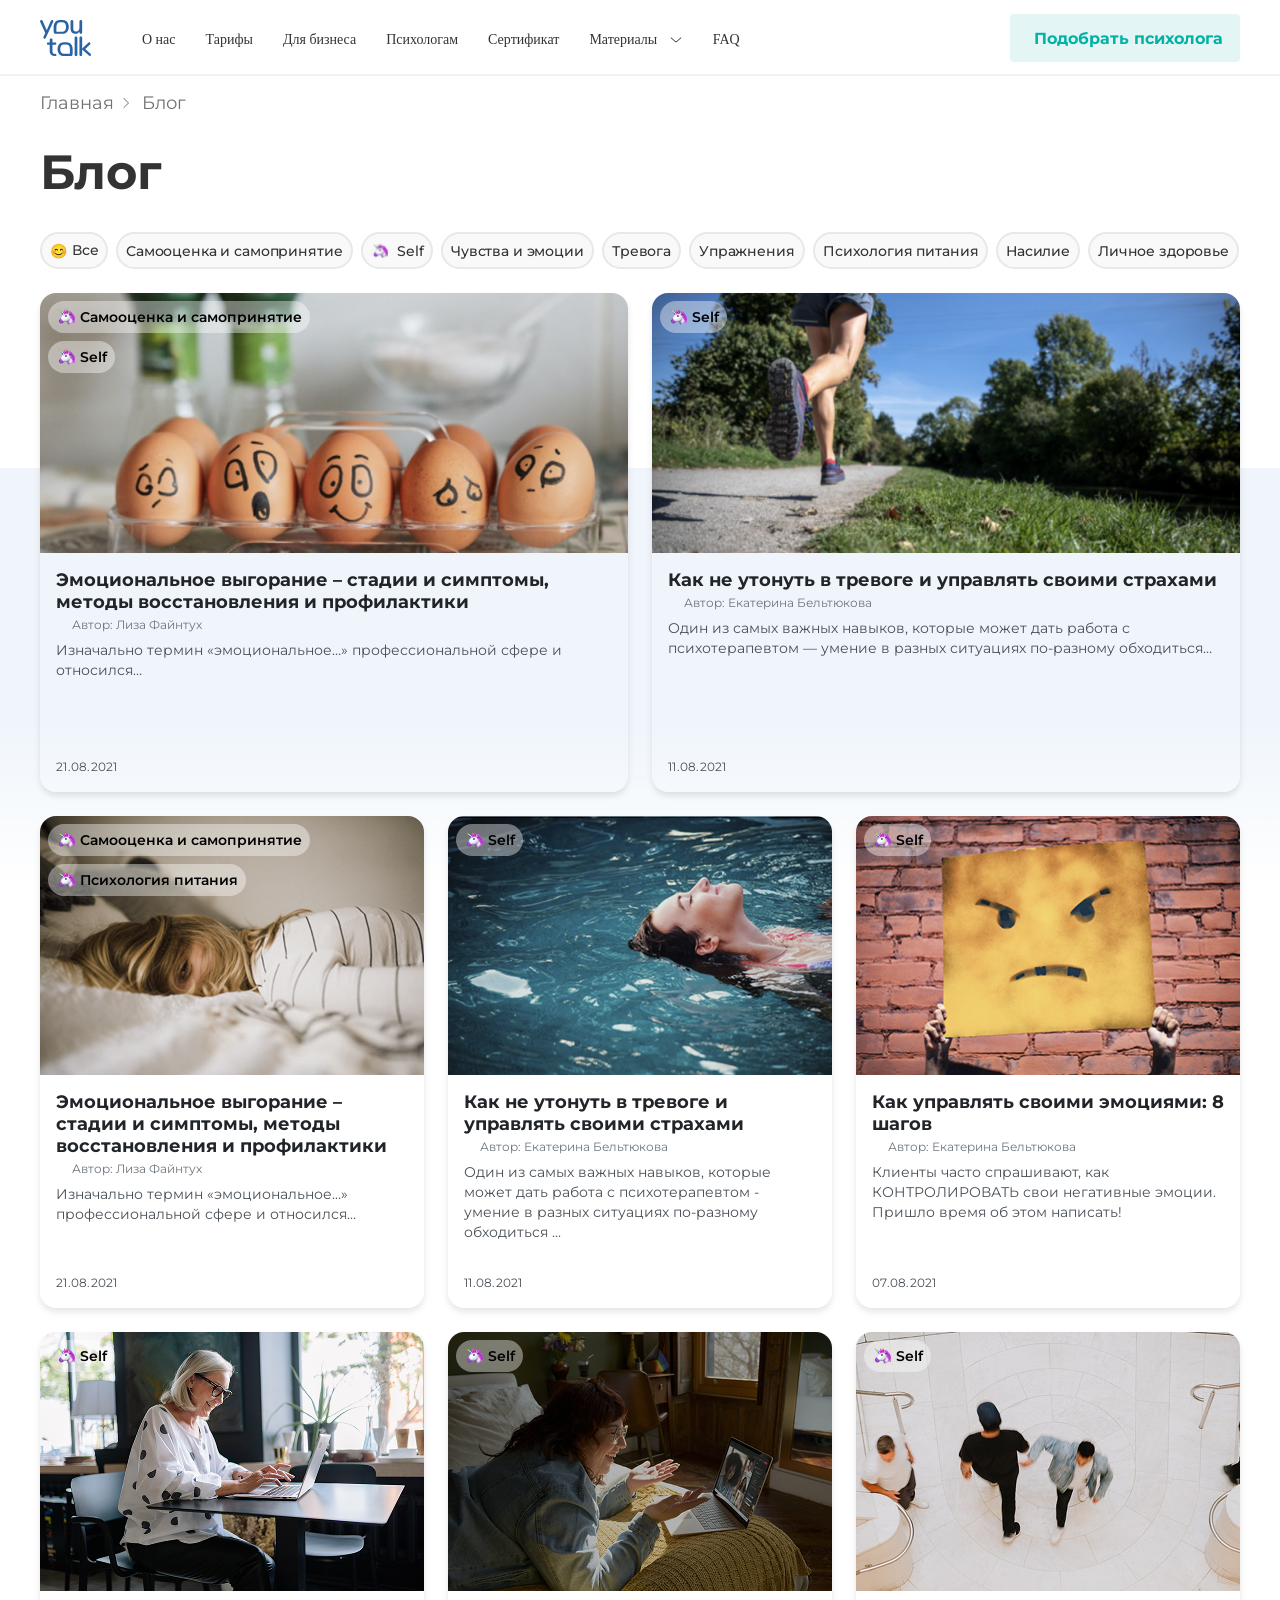
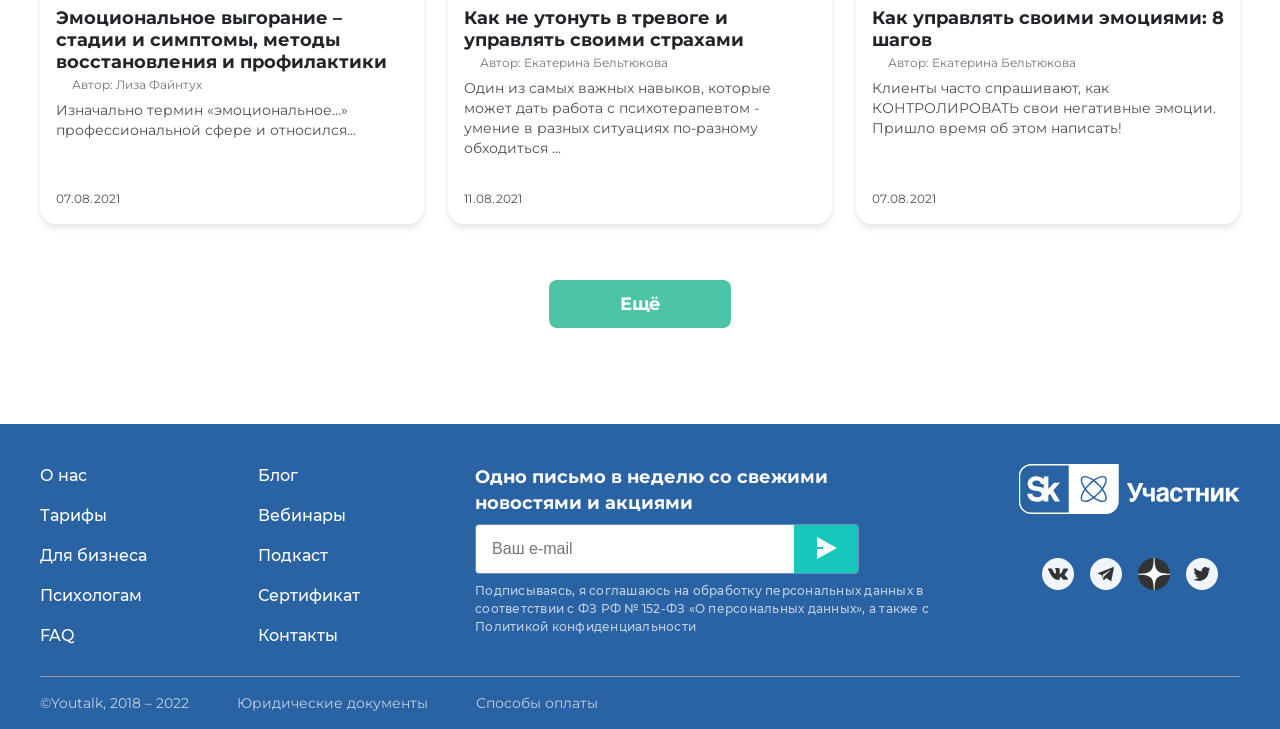
==== commit f64f10fa: "Add files via upload" ====
--- a/index.html
+++ b/index.html
@@ -5,108 +5,123 @@
     <meta name="viewport" content="width=device-width, initial-scale=1.0" />
     <title>Document</title>
     <link rel="stylesheet" href="css/styles.css" />
+    <link href="https://fonts.googleapis.com/css2?family=Montserrat:wght@400;500;600;700&display=swap" rel="stylesheet">
     <link rel="stylesheet" href="css/font.css" />
     <link rel="stylesheet" href="css/media.css" />
-    <script src="script.js" async></script>
   <script src="script.js" defer></script>
   </head>
   <body>
     <header class="header">
-      <div class="header__container">
-        <div class="header__logo-container">
-          <div class="logo">
+  <div class="header__container">
+    <div class="header__logo-container">
+      <a href="/" class="logo-link">
+        <div class="logo">
+          <img
+            src="img/logo/logo.svg"
+            alt="Логотип YouTalk"
+            class="logo__image"
+          />
+        </div>
+      </a>
+    </div>
+    <nav class="navigation" aria-label="Основное меню">
+      <ul class="navigation__list">
+        <li class="navigation__item navigation__item--regular">
+          <a href="#" class="navigation__link">О нас</a>
+        </li>
+        <li class="navigation__item navigation__item--regular">
+          <a href="#" class="navigation__link">Тарифы</a>
+        </li>
+        <li class="navigation__item navigation__item--regular">
+          <a href="#" class="navigation__link">Для бизнеса</a>
+        </li>
+        <li class="navigation__item navigation__item--regular">
+          <a href="#" class="navigation__link">Психологам</a>
+        </li>
+        <li class="navigation__item navigation__item--regular">
+          <a href="#" class="navigation__link">Сертификат</a>
+        </li>
+        <li class="navigation__item navigation__item--with-icon">
+          <a href="#" class="navigation__link navigation__link--with-icon">
+            Материалы
             <img
-              src="img/logo/logo.svg"
-              alt="Логотип YouTalk"
-              class="logo__image"
+              src="img/mater/matherials.svg"
+              alt="Иконка меню"
+              class="navigation__icon"
             />
-          </div>
-        </div>
-        <nav class="navigation">
-          <ul class="navigation__list">
-            <li class="navigation__item navigation__item--regular">
-              <a href="#" class="navigation__link">О нас</a>
-            </li>
-            <li class="navigation__item navigation__item--regular">
-              <a href="#" class="navigation__link">Тарифы</a>
-            </li>
-            <li class="navigation__item navigation__item--regular">
-              <a href="#" class="navigation__link">Для бизнеса</a>
-            </li>
-            <li class="navigation__item navigation__item--regular">
-              <a href="#" class="navigation__link">Психологам</a>
-            </li>
-            <li class="navigation__item navigation__item--regular">
-              <a href="#" class="navigation__link">Сертификат</a>
-            </li>
-            <li class="navigation__item navigation__item--with-icon">
-              <a href="#" class="navigation__link navigation__link--with-icon">
-                Материалы
-                <img
-                  src="img/mater/matherials.svg"
-                  alt="menu"
-                  class="navigation__icon"
-                />
-              </a>
-            </li>
-            <li class="navigation__item navigation__item--regular">
-              <a href="#" class="navigation__link">FAQ</a>
-            </li>
-          </ul>
-        </nav>
-        <div class="header__action-block">
-          <button class="button button--green button--large">
-            Подобрать психолога
-          </button>
-        </div>
-        <div class="hamburger" id="hamburger-toggle">
-          <span></span>
-          <span></span>
-          <span></span>
-        </div>
-         <!-- Мобильное меню -->
-      <div class="mobile-menu" id="mobile-menu">
-        <ul class="mobile-menu__list">
-          <li class="mobile-menu__item">
-            <a href="#" class="mobile-menu__link">О нас</a>
-          </li>
-          <li class="mobile-menu__item">
-            <a href="#" class="mobile-menu__link">Тарифы</a>
-          </li>
-          <li class="mobile-menu__item">
-            <a href="#" class="mobile-menu__link">Для бизнеса</a>
-          </li>
-          <li class="mobile-menu__item">
-            <a href="#" class="mobile-menu__link">Психологам</a>
-          </li>
-          <li class="mobile-menu__item">
-            <a href="#" class="mobile-menu__link">Сертификат</a>
-          </li>
-          <li class="mobile-menu__item">
-            <a href="#" class="mobile-menu__link">Материалы</a>
-          </li>
-          <li class="mobile-menu__item">
-            <a href="#" class="mobile-menu__link">FAQ</a>
-          </li>
-        </ul>
-        <div class="mobile-menu__action">
-          <button class="button button--green button--large">
-            Подобрать психолога
-          </button>
-        </div>
-      </div>
-      </div>
-    </header>
-
-    <main>
-      <div class="header-with-breadcrumb">
+          </a>
+        </li>
+        <li class="navigation__item navigation__item--regular">
+          <a href="#" class="navigation__link">FAQ</a>
+        </li>
+      </ul>
+    </nav>
+    <div class="header__action-block">
+      <button
+        class="button button--green button--large"
+        aria-label="Подобрать психолога"
+      >
+        Подобрать психолога
+      </button>
+    </div>
+    <button
+      class="hamburger"
+      id="hamburger-toggle"
+      aria-label="Открыть меню"
+      aria-expanded="false"
+      type="button"
+    >
+      <span></span>
+      <span></span>
+      <span></span>
+    </button>
+  </div>
+  <div class="mobile-menu" id="mobile-menu" aria-hidden="true">
+  <ul class="mobile-menu__list">
+    <li class="mobile-menu__item">
+      <a href="#" class="mobile-menu__link">О нас</a>
+    </li>
+    <li class="mobile-menu__item">
+      <a href="#" class="mobile-menu__link">Тарифы</a>
+    </li>
+    <li class="mobile-menu__item">
+      <a href="#" class="mobile-menu__link">Для бизнеса</a>
+    </li>
+    <li class="mobile-menu__item">
+      <a href="#" class="mobile-menu__link">Психологам</a>
+    </li>
+    <li class="mobile-menu__item">
+      <a href="#" class="mobile-menu__link">Сертификат</a>
+    </li>
+    <li class="mobile-menu__item">
+      <a href="#" class="mobile-menu__link">Материалы</a>
+    </li>
+    <li class="mobile-menu__item">
+      <a href="#" class="mobile-menu__link">FAQ</a>
+    </li>
+  </ul>
+  <div class="mobile-menu__action">
+    <button
+      class="button button--green button--large"
+      aria-label="Подобрать психолога в мобильном меню"
+    >
+      Подобрать психолога
+    </button>
+  </div>
+</div>
+  </div>
+</header>
+
+
+         <main>
+       <div class="header-with-breadcrumb">
         <nav class="breadcrumb">
           <a href="/" class="breadcrumb-item">Главная</a>
-          <img src="img/Arrow (1).svg" alt="" />
+          <img src="img/arrow.svg" alt="изображение" />
           <span class="breadcrumb-item current">Блог</span>
         </nav>
       </div>
-      <h1>Блог</h1>
+      <h1>Блог</h1> 
 
       <div class="filter-container">
         <div class="filter-item">
@@ -132,14 +147,16 @@
       <section class="blog-grid">
         <article class="grid-card div1">
           <div class="card-image">
-            <div class="one"></div>
-            <div class="card-tags">
-              <span class="tag-item">
-                <img class="tag-icon" src="img/mater/with-emojiy.svg" alt="" />
+            <div class="one">
+              <img src="img2/Rectangle (5).png" alt=""> 
+            </div>
+            <div class="card-tags">
+              <span class="tag-item">
+                <img class="tag-icon" src="img/mater/with-emojiy.svg" alt="изображение" />
                 <span class="tag-text">Самооценка и самопринятие</span>
               </span>
               <span class="tag-item">
-                <img class="tag-icon" src="img/mater/with-emojiy.svg" alt="" />
+                <img class="tag-icon" src="img/mater/with-emojiy.svg" alt="изображение" />
                 <span class="tag-text">Self</span>
               </span>
             </div>
@@ -165,14 +182,11 @@
         <article class="grid-card div2">
           <div class="card-image">
             <div class="two">
-              <img
-                src="img/cart/uuu.png"
-                alt="Как не утонуть в тревоге и управлять своими страхами"
-              />
-            </div>
-            <div class="card-tags">
-              <span class="tag-item">
-                <img class="tag-icon" src="img/mater/with-emojiy.svg" alt="" />
+              <img src="img2/Rectangle (6).png" alt="">
+            </div>
+            <div class="card-tags">
+              <span class="tag-item">
+                <img class="tag-icon" src="img/mater/with-emojiy.svg" alt="изображение" />
                 <span class="tag-text">Self</span>
               </span>
             </div>
@@ -204,11 +218,11 @@
             </div>
             <div class="card-tags">
               <span class="tag-item">
-                <img class="tag-icon" src="img/mater/with-emojiy.svg" alt="" />
+                <img class="tag-icon" src="img/mater/with-emojiy.svg" alt="изображение" />
                 <span class="tag-text">Самооценка и самопринятие</span>
               </span>
               <span class="tag-item">
-                <img class="tag-icon" src="img/mater/with-emojiy.svg" alt="" />
+                <img class="tag-icon" src="img/mater/with-emojiy.svg" alt="изображение" />
                 <span class="tag-text">Психология питания</span>
               </span>
             </div>
@@ -221,7 +235,7 @@
             <div class="card-author">
               <span class="author-name">Автор: Лиза Файнтух</span>
             </div>
-            <p class="card-excerpt">
+            <p class="card-excerpt card-excerpt--truncated">
               Изначально термин «эмоциональное…» профессиональной сфере и
               относился…
             </p>
@@ -241,7 +255,7 @@
             </div>
             <div class="card-tags">
               <span class="tag-item">
-                <img class="tag-icon" src="img/mater/with-emojiy.svg" alt="" />
+                <img class="tag-icon" src="img/mater/with-emojiy.svg" alt="изображение" />
                 <span class="tag-text">Self</span>
               </span>
             </div>
@@ -253,7 +267,7 @@
             <div class="card-author">
               <span class="author-name">Автор: Екатерина Бельтюкова</span>
             </div>
-            <p class="card-excerpt">
+            <p class="card-excerpt card-excerpt--truncated">
               Один из самых важных навыков, которые может дать работа с
               психотерапевтом - умение в разных ситуациях по-разному обходиться
               ...
@@ -274,7 +288,7 @@
             </div>
             <div class="card-tags">
               <span class="tag-item">
-                <img class="tag-icon" src="img/mater/with-emojiy.svg" alt="" />
+                <img class="tag-icon" src="img/mater/with-emojiy.svg" alt="изображение" />
                 <span class="tag-text">Self</span>
               </span>
             </div>
@@ -284,7 +298,7 @@
             <div class="card-author">
               <span class="author-name">Автор: Екатерина Бельтюкова</span>
             </div>
-            <p class="card-excerpt">
+            <p class="card-excerpt card-excerpt--truncated">
               Клиенты часто спрашивают, как КОНТРОЛИРОВАТЬ свои негативные
               эмоции. Пришло время об этом написать!
             </p>
@@ -304,7 +318,7 @@
             </div>
             <div class="card-tags">
               <span class="tag-item">
-                <img class="tag-icon" src="img/mater/with-emojiy.svg" alt="" />
+                <img class="tag-icon" src="img/mater/with-emojiy.svg" alt="изображение" />
                 <span class="tag-text">Self</span>
               </span>
             </div>
@@ -317,7 +331,7 @@
             <div class="card-author">
               <span class="author-name">Автор: Лиза Файнтух</span>
             </div>
-            <p class="card-excerpt">
+            <p class="card-excerpt card-excerpt--truncated">
               Изначально термин «эмоциональное…» профессиональной сфере и
               относился…
             </p>
@@ -337,7 +351,7 @@
             </div>
             <div class="card-tags">
               <span class="tag-item">
-                <img class="tag-icon" src="img/mater/with-emojiy.svg" alt="" />
+                <img class="tag-icon" src="img/mater/with-emojiy.svg" alt="изображение" />
                 <span class="tag-text">Self</span>
               </span>
             </div>
@@ -349,7 +363,7 @@
             <div class="card-author">
               <span class="author-name">Автор: Екатерина Бельтюкова</span>
             </div>
-            <p class="card-excerpt">
+            <p class="card-excerpt card-excerpt--truncated">
               Один из самых важных навыков, которые может дать работа с
               психотерапевтом - умение в разных ситуациях по-разному обходиться
               ...
@@ -370,7 +384,7 @@
             </div>
             <div class="card-tags">
               <span class="tag-item">
-                <img class="tag-icon" src="img/mater/with-emojiy.svg" alt="" />
+                <img class="tag-icon" src="img/mater/with-emojiy.svg" alt="изображение" />
                 <span class="tag-text">Self</span>
               </span>
             </div>
@@ -380,7 +394,7 @@
             <div class="card-author">
               <span class="author-name">Автор: Екатерина Бельтюкова</span>
             </div>
-            <p class="card-excerpt">
+            <p class="card-excerpt card-excerpt--truncated">
               Клиенты часто спрашивают, как КОНТРОЛИРОВАТЬ свои негативные
               эмоции. Пришло время об этом написать!
             </p>
@@ -392,14 +406,10 @@
       </section>
       <div class="more">
         <button class="button more-button">Ещё</button>
-      </div>
+      </div> 
     </main>
     <footer class="footer">
-      <!-- Основной контейнер футера -->
       <div class="footer-container">
-        <!-- Обёртка для всего содержимого -->
-
-        <!-- Блок с меню (две колонки ссылок) -->
         <div class="footer-menu-wrapper">
           <div class="menu-column menu-column-1">
             <nav class="footer-nav">
@@ -445,13 +455,12 @@
             </nav>
           </div>
         </div>
-
-        <!-- Блок с формой подписки -->
         <div class="newsletter-block">
           <div class="newsletter-title">
             Одно письмо в неделю со свежими <br />
             новостями и акциями
           </div>
+          <form onsubmit="alert('Подписаны!'); return false;">
           <div class="email-form">
             <input
               type="email"
@@ -466,15 +475,14 @@
               aria-label="Подписаться на рассылку"
             ></button>
           </div>
-
+          </form>
+  
           <div class="privacy-notice">
             Подписываясь, я соглашаюсь на обработку персональных данных в
             соответствии с ФЗ РФ № 152-ФЗ «О персональных данных», а также с
-            <a href="#" class="privacy-link">Политикой конфиденциальности</a>
-          </div>
-        </div>
-
-        <!-- Блок с логотипами и соцсетями -->
+            <!-- <a href="#" class="privacy-link"> -->Политикой конфиденциальности<!-- </a> -->
+          </div>
+        </div>
         <div class="social-block">
           <div class="sk-logo-container">
             <img
@@ -519,8 +527,6 @@
             </a>
           </div>
         </div>
-
-        <!-- Нижний блок с копирайтом и ссылками -->
         <div class="footer-bottom">
           <ul class="footer-bottom-list">
             <li class="footer-bottom-item">
@@ -535,8 +541,6 @@
           </ul>
         </div>
       </div>
-      <!-- /.footer-container -->
     </footer>
-    <!-- /.footer -->
   </body>
 </html>
--- a/css/styles.css
+++ b/css/styles.css
@@ -1,295 +1,405 @@
 * {
-margin: 0;
-padding: 0;
-box-sizing: border-box;
-}
-body{
-font-family: 'Montserrat', sans-serif;
-
-}
+  margin: 0;
+  padding: 0;
+  box-sizing: border-box;
+}
+
+body {
+  font-family: 'Montserrat', sans-serif;
+ background-image: url("data:image/svg+xml,%3Csvg width='1440' height='672' xmlns='http://www.w3.org/2000/svg'%3E%3Crect width='1440' height='672' fill='%23EFF5FB' /%3E%3ClinearGradient id='fadeGradient' x1='0%' y1='0%' x2='0%' y2='100%'%3E%3Cstop offset='41.95%' stop-color='rgba(255, 255, 255, 0)' /%3E%3Cstop offset='70.27%' stop-color='%23FFFFFF' /%3E%3C/linearGradient%3E%3Crect width='1440' height='672' fill='url(%23fadeGradient)' /%3E%3C/svg%3E");
+background-size: 1440px ;
+background-repeat: no-repeat;
+opacity: 1;
+background-size: contain;
+background-position: center 468px;
+}
+
 .header {
-position: sticky;
-top: 0;
-z-index: 1000;
-width: 100%;
-box-shadow: 0px -2px 0px 0px #EFF2F2 inset;
-background: #FFFFFF;
-}
+  position: sticky;
+  top: 0;
+  z-index: 1000;
+  width: 100%;
+  box-shadow: 0px -2px 0px 0px #EFF2F2 inset;
+  background: #FFFFFF;
+}
+
 .header__container {
-display: flex;
-max-width: 1200px;
-height: 76px;
-justify-content: space-between;
-align-items: center;
-margin: 0 auto;
-padding: 0;
-
-
-
-}
+  display: flex;
+  max-width: 1264px;
+  height: 76px;
+  justify-content: space-between;
+  align-items: center;
+  margin: 0 auto;
+  transition: all 0.3s ease-in-out;
+  padding: 0 32px;
+  
+}
+
 .header__logo-container {
-display: flex;
-align-items: center;
-justify-content: center;
-flex-shrink: 0;
-
-
-}
+  display: flex;
+  align-items: center;
+  justify-content: center;
+  flex-shrink: 0;
+  padding-right: 51px;
+  transition: padding-right 0.3s ease-in-out;
+}
+
+.logo-link {
+  text-decoration: none;
+}
+
 .logo {
-display: block;
-width: 51px;
-height: auto;
-max-width: 100%;
+  display: block;
+  width: 51px;
+  height: auto;
+  max-width: 100%;
 }
 
 .logo__image {
-height: 36px;
-width: 100%;
-max-width: 51px;
-display: block;
-}
+  height: 36px;
+  width: 100%;
+  max-width: 51px;
+  display: block;
+  transition: height 0.3s ease-in-out;
+}
+
 .navigation {
-display: block;
-padding-right:51px;
-
-}
+  display: block;
+  flex: 1 1 auto;
+  min-width: 0;
+}
+
 .navigation__list {
-display: flex;
-list-style: none;
-margin: 0;
-padding: 0 auto;
-column-gap: 30px;
-
-}
-.navigation__item {
+  display: flex;
+  list-style: none;
+  margin: 0;
+  padding: 0;
+  column-gap: 30px;
+  overflow: hidden;
+  transition: column-gap 0.3s ease-in-out;
 }
 
 .navigation__item--regular {
-cursor: pointer;
-}
+  flex-shrink: 0;
+}
+
 .navigation__link {
-text-decoration: none;
-font-family: "Montserrat-Medium";
-font-weight: 500;
-color: #333;
-transition: color 0.3s ease;
-}
+  text-decoration: none;
+  /* font-family: 'Montserrat', sans-serif; */ /* занемает место */
+  font-family: "Montserrat-Medium";
+  font-weight: 400;
+  color: #333333;
+  transition: color 0.3s ease;
+  padding: 30px 0;
+  white-space: nowrap;
+  font-size: 14px;
+  }
+
 .navigation__link:hover {
-color: #4CAF50;
-}
-
-.navigation__item--with-icon {
-}
-
-.navigation__link--with-icon {
+  color: #4CAF50;
 }
 
 .navigation__icon {
-margin-left: 8px;
-width: 14px;
-height: 14px;
-vertical-align: middle;
+  margin-left: 8px;
+  width: 14px;
+  height: 14px;
+  vertical-align: middle;
 }
 
 .header__action-block {
-display: flex;
-align-items: center;
-
-
-}
+  display: flex;
+  align-items: center;
+  flex-shrink: 0;
+  
+}
+
 .button {
-cursor: pointer;
-
-}
+  cursor: pointer;
+  border: none;
+  outline: none;
+  font-family: inherit;
+  transition: all 0.3s ease-in-out;
+}
+
 .button--green {
-padding-right:0 ;
-
-width: 230px;
-height: 48px;
-background-color: #E3F5F5;
-color: #03B2A5;
-border: none;
-border-radius: 4px;
-transition: all 0.3s ease;
-font-family: "Montserrat-Medium";
-font-weight: 700;
-font-size: 16px;
-
-
-}
+  width: 230px;
+  height: 48px;
+  background-color: #E3F5F5;
+  color: #03B2A5;
+  border-radius: 4px;
+  font-family: 'Montserrat', sans-serif;
+  font-weight: 700;
+  font-size: 16px;
+  padding: 12px 24px;
+  white-space: nowrap; 
+}
+
 .button--green:hover {
-background-color: #f8f8f8;
-transform: translateY(-2px);
-box-shadow: 0 4px 8px rgba(0, 0, 0, 0.2);
-}
-
-.button--large {
-}
+  background-color: #f8f8f8;
+  transform: translateY(-2px);
+  box-shadow: 0 4px 8px rgba(0, 0, 0, 0.2);
+}
+
+
 .hamburger {
-display: none;
-flex-direction: column;
-justify-content: space-between;
-width: 20px;
-height: 20px;
-padding: 0;
-background: none;
-border: none;
-cursor: pointer;
-position: relative;
-z-index: 1000;
+  display: none;
+  flex-direction: column;
+  justify-content: space-between;
+  width: 18px;
+  height: 18px;
+  padding: 0;
+  background: none;
+  border: none;
+  cursor: pointer;
+  position: relative;
+  z-index: 1000;
 }
 
 .hamburger span {
-display: block;
-height: 3px;
-width: 100%;
-background-color: #03B2A5;
-border-radius: 2px;
-transition: all 0.3s ease;
-position: relative;
-}
-
-.hamburger span:nth-child(1) {
-background-color: #03B2A5;
-}
-
-.hamburger span:nth-child(2) {
-background-color: #03B2A5;
-}
-
-.hamburger span:nth-child(3) {
-background-color: #03B2A5;
-}
-.header-with-breadcrumb{
-display: flex;
-max-width: 100%;
-}
-
-.breadcrumb {
-display: flex;
-margin-top: 16px;
-margin-bottom: 30px;
-align-items: center;
-font-size: 18px; /
+  display: block;
+  height: 3px;
+  width: 100%;
+  background-color: #03B2A5;
+  border-radius: 2px;
+  transition: all 0.3s ease;
+  position: relative;
+}
+
+/* Анимация гамбургера при открытии */
+.hamburger--active span:nth-child(1) {
+  transform: rotate(45deg) translate(5px, 5px);
+}
+.hamburger--active span:nth-child(2) {
+  opacity: 0;
+}
+.hamburger--active span:nth-child(3) {
+  transform: rotate(-45deg) translate(7px, -6px);
+}
+
+/* Стили мобильного меню */
+.mobile-menu {
+  position: absolute;
+  top: 100%; /* Располагается сразу под заголовком */
+  left: 0;
+  right: 0;
+  max-width: 960px; /* Соответствует ширине .header__container на ≤ 1023 px */
+  margin-left: auto;
+  margin-right: auto;
+  background: #FFFFFF;
+  box-shadow: 0 4px 12px rgba(0, 0, 0, 0.1);
+  z-index:1000;
+  opacity: 0;
+  visibility: hidden;
+  transform: translateY(-10px);
+  transition: all 0.3s ease-in-out;
+  padding: 0;
+}
+
+.mobile-menu--open {
+  opacity: 1;
+  visibility: visible;
+  transform: translateY(0);
+}
+
+/* Список в мобильном меню */
+.mobile-menu__list {
+  display: flex;
+  flex-direction: column;
+  list-style: none;
+  margin: 0;
+  padding: 20px 0;
+}
+
+.mobile-menu__item {
+  padding: 12px 0;
+}
+
+.mobile-menu__link {
+  text-decoration: none;
+  font-family: "Montserrat-Medium";
+  font-weight: 500;
+  color: #333;
+  font-size: 16px;
+  padding: 0 24px;
+  display: block;
+  transition: color 0.3s ease;
+}
+
+.mobile-menu__link:hover {
+  color: #4CAF50;
+}
+
+/* Кнопка в мобильном меню */
+.mobile-menu__action {
+  padding: 20px 24px 24px;
+  border-top: 1px solid #EFF2F2;
+}
+ .breadcrumb {
+  display: flex;
+  margin-top: 16px;
+  margin-bottom: 30px;
+  align-items: center;
+  font-size: 18px;
 }
 .breadcrumb img {
-padding-left: 4px;
-padding-right: 8px;
-}
-
+  padding-left: 4px;
+  padding-right: 8px;
+}
 .breadcrumb-item {
-text-decoration: none;
-color: #333333B2;
-}
-
+  text-decoration: none;
+  color: #333333B2;
+}
 .breadcrumb-item:hover {
-text-decoration: underline;
+  text-decoration: underline;
 }
 .current {
-font-weight: 400;
+  font-weight: 400;
 }
 h1 {
-margin: 0 auto;
-padding-left: 0 ;
-
-}
-
+  margin: 0 auto;
+  padding-left: 0;
+  font-size: 48px;
+  font-family: 'Montserrat', sans-serif;
+  font-weight: 700;
+  line-height: 56px;
+  letter-spacing: 0%;
+  color: #333333;
+}
+.filter-container {
+  display: flex;
+  flex-wrap: wrap;
+  gap: 8px;
+  margin-top: 32px;
+  margin-bottom: 24px;
+  box-sizing: border-box;
+  justify-content: flex-start;
+}
+.filter-item {
+  display: inline-flex;
+  align-items: center;
+  font-family: 'Montserrat', sans-serif;
+  font-weight: 500; 
+  font-size: 14px;
+  line-height: 1.43;
+  letter-spacing: -0.01em;
+  color: #333333; 
+  background-color: #f9f9f9;
+  border: 2px solid #e8e8e8; 
+  border-radius: 24px;
+  padding: 6px 8px; 
+  box-sizing: border-box;
+  will-change: transform, border, color;
+  transition: all 0.25s cubic-bezier(0.4, 0, 0.2, 1); 
+  cursor: pointer;
+  position: relative;
+  min-width: min-content;
+  flex-shrink: 1;
+  white-space: nowrap;
+  vertical-align: middle;
+  text-decoration: none;
+}
+.filter-item.long-text {
+  white-space: normal;
+  text-align: center;
+  padding: 8px 12px;
+}
+.filter-item img {
+  width: 18px;
+  height: 18px;
+  object-fit: contain;
+  margin-right: 8px;
+  transition: transform 0.25s ease;
+}
+.filter-item:hover .tag-icon {
+  transform: scale(1.15) translateY(-1px);
+}
 .with-emoji::before {
-content: "😊";
-margin-right: 5px;
-}
-.filter-container {
-display: flex;
-flex-wrap: wrap;
-gap: 8px;
-line-height: 20px;
-align-items: center;
-margin-top: 32px;
-margin-bottom: 24px;
-}
-
-.filter-item {
-display: inline-flex;
-font-family: "Montserrat-Medium";
-font-weight: 600;
-font-size: 14px;
-background-color: #f9f9f9;
-border: 1px solid #C1C5CD;
-border-radius: 24px;
-padding: 6px 8px;
-align-items: center;
-margin-bottom: 8px;
-box-sizing: border-box;
-will-change: transform, border;
-transition: border 0.2s ease;
-line-height: 20px;
-letter-spacing: 0px;
-}
-
-.filter-item img {
-width: 18px;
-height: 18px;
-object-fit: contain;
-margin-right: 8px;
-transition: none;
-transform: none !important;
+  content: "😊";
+  margin-right: 5px;
+  vertical-align: middle;
 }
 
 .filter-item:hover {
-border: 2px solid #16C8BB;
-transform: none;
-scale: none;
-}
+  border-color: #16C8BB;
+  background-color: #eef9f8;
+  color: #16C8BB;
+  transform: translateY(-1px);
+  box-shadow: 0 3px 8px rgba(22, 200, 187, 0.1);
+}
+
+.filter-item.active {
+  border-color: #16C8BB;
+  background-color: #eef9f8;
+  color: #16C8BB;
+  font-weight: 600; 
+   box-shadow: 0 2px 6px rgba(22, 200, 187, 0.15);
+}
+
+.filter-item:not(.active):not(:hover) {
+  box-shadow: none;
+  transform: translateY(0);
+}
+
+
 
 main {
-max-width: 1200px;
+max-width: 1264px;
 margin: 0 auto;
 box-sizing: border-box;
- }
+padding: 0 32px;
+}
+
 .blog-grid {
 display: grid;
 grid-template-columns: repeat(6, 1fr);
-grid-template-rows: repeat(3, 1fr);
-grid-gap: 24px;
-height: 1497px;
-padding: 0;
-margin: 0;
-
-}
+ grid-auto-rows: minmax(min-content, auto);
+gap: 24px;
+width: 100%;
+box-sizing: border-box;
+}
+
 .grid-card {
 width: 100%;
-max-height: 100%;
-overflow: visible;
+min-width: 0;
+height: auto;
+overflow: hidden;
 box-shadow: 0 4px 6px rgba(0, 0, 0, 0.1);
 transition: transform 0.3s ease;
 position: relative;
-height: auto;
 border-radius: 16px;
-} 
+display: flex;
+flex-direction: column;
+}
 
 .grid-card:hover {
 transform: translateY(-3px);
 }
-
-.card-image {
-position: relative;
-overflow: hidden;
+ .one  img {
+  width: 100%;
+  height: 260px ;
+  object-fit: cover; 
+  object-position: bottom; 
+ 
+
+}
+.two  img {
+  width: 100%;
+  height: 260px;
+  object-fit: cover; 
+
+} 
+
+.card-image img {
 width: 100%;
-border-radius: 16px 16px 0 0;
-padding: 0;
-
-}
-
-.card-image  img {
-width: 100%;
-height: 100%; 
-padding: 0;
-margin: 0;
-object-fit: cover;
-margin-bottom: -4px;
+object-fit: cover; 
+display: block;
+
+
 }
 
 .card-tags {
+font-family: 'Montserrat', sans-serif;
+font-weight: 600;
 position: absolute;
 top: 8px;
 left: 8px;
@@ -298,36 +408,34 @@
 flex-wrap: wrap;
 gap: 8px;
 max-width: 300px;
-
+  font-size: 14px;
+  line-height: 20px;
 }
 
 .tag-item {
 display: inline-flex;
 align-items: center;
+gap: 4px;
 padding: 6px 8px;
-background-color: #e9ecef;
+background-color: rgba(255, 255, 255, 0.4);
 border-radius: 16px;
 white-space: nowrap;
 overflow: hidden;
 text-overflow: ellipsis;
-}
-
-.tag-icon {
-width: 16px;
-height: 16px;
-margin-right: 4px;
+box-sizing: border-box;
 }
 
 .card-content {
-padding: 16px;
-flex-grow: 1;
+ padding: 16px;
+  flex-grow: 1; 
+  display: flex;
+  flex-direction: column;
 }
 
 .card-title {
 margin-top: 0;
 font-size: 18px;
 color: #212529;
-padding: 0;
 }
 
 .card-author {
@@ -344,10 +452,11 @@
 line-height: 20px;
 Letter-spacing:
 0px;
-}
-
-
-
+padding-bottom: 96px;
+}
+.card-excerpt--truncated{
+  padding-bottom: 50px;
+}
 .post-date {
 Letter-spacing:0.25px;
 text-align: left;
@@ -364,86 +473,43 @@
 
 .date-value {
 display: inline-block;
-}    
-.div1 {
-    grid-column: span 3 / span 3;
-    width: 588px!important;
-    height: 499px!important;
-    padding-bottom: 0;
-    margin: 0;
-
-}
-
+}
+
+/* Большие карточки (занимают 3 колонки) */
+.div1,
 .div2 {
-    grid-column: span 3 / span 3;
-    grid-column-start: 4;
-    width: 588px!important;
-    height: 499px!important;
-}
-
-.div3 {
-    grid-column: span 2 / span 2;
-    grid-row-start: 2;
-   width: 384px;
-    height: 475px;
-
-}
-
-.div4 {
-    grid-column: span 2 / span 2;
-    grid-column-start: 3;
-    grid-row-start: 2;
-     width: 384px;
-    height: 475px;
-}
-
-.div5 {
-    grid-column: span 2 / span 2;
-    grid-column-start: 5;
-    grid-row-start: 2;
-     width: 384px;
-    height: 475px;
-}
-
-.div6 {
-    grid-column: span 2 / span 2;
-    grid-row-start: 3;
-     width: 384px;
-    height: 475px;
-}
-
-.div7 {
-    grid-column: span 2 / span 2;
-    grid-column-start: 3;
-    grid-row-start: 3;
-     width: 384px;
-    height: 475px;
-}
-
+grid-column: span 3;
+}
+
+/* Маленькие карточки (занимают 2 колонки) */
+.div3,
+.div4,
+.div5,
+.div6,
+.div7,
 .div8 {
-    grid-column: span 2 / span 2;
-    grid-column-start: 5;
-    grid-row-start: 3;
-     width: 384px;
-    height: 475px;
-}
-
-   .center2 img  {
-    width: 384px;
-height: 260px;
-   }   
-.two img {
-    width: 588px;
-    height: 260px; 
-}
-
-.one {
-  background-image: url("../img/eggs/Rectangle\ \(14\).png");
-  background-size: cover;
-  background-repeat: no-repeat;
-  width: 588px;
-  height: 260px;
-}
+grid-column: span 2;
+}
+
+/* Позиционирование маленьких карточек */
+.div3 { grid-row: 2; grid-column: 1 / 3; }
+.div4 { grid-row: 2; grid-column: 3 / 5; }
+.div5 { grid-row: 2; grid-column: 5 / 7; }
+.div6 { grid-row: 3; grid-column: 1 / 3; }
+.div7 { grid-row: 3; grid-column: 3 / 5; }
+.div8 { grid-row: 3; grid-column: 5 / 7; }
+
+
+
+
+
+
+
+
+
+
+
+
 .more {
  display: flex;
   justify-content: center;
@@ -451,7 +517,6 @@
   margin: 56px auto  96px 0;
   position: relative;  
 }
-
 .more-button {
   display: block;
   width: 182px;
@@ -466,11 +531,15 @@
   font-weight: bold;
   text-align: center;
   transition: background-color 0.3s ease;
-  
 } 
 .more-button:hover {
   background-color: #3ABE95;
 }
+
+ 
+
+
+
 
 .footer {
   display: flex;
@@ -479,119 +548,80 @@
   min-height: 302px;
   background-color: #2963A3;
   justify-content: space-between;
- 
+}
+
+.footer-container {
+  display: grid;
+  grid-template-columns: repeat(9, 1fr); 
+  grid-template-rows: auto auto;
+  gap: 20px;
+  width: 100%;
+  max-width: 1264px;
+  margin: 0 auto;
+  color: #FFFFFF;
+  padding-top: 40px;
+  padding-left: 32px;
+  padding-right: 32px;
+}
+
+
+.footer-menu-wrapper {
+  grid-column: 1 / 5; 
+  display: grid;
+  grid-template-columns: 1fr 1fr;
+  gap: 20px;
+}
+
+.menu-column {
+  display: flex;
+  flex-direction: column;
+}
+
+.menu-column-2 {
+  margin-left: 0;
+}
+
+
+.newsletter-block {
+  grid-column: 5 / 10; 
+  width: 100%;
   
-  
-}
-.footer-container {
-  display: flex;
-  flex: 1;
-  justify-content: space-between;
-  align-items: flex-start;
-  width: 1200px;
-  height: 184px;
-  color: #FFFFFF;
-  margin: auto;
- margin-top: 0;
-  padding-top: 40px;
-
-  
-  
-}
-.footer-menu-wrapper {
-  display: flex;
-  margin: 0;
-
-}
-
-  
-  
-
-.menu-column {
-  display: flex;
-  flex-direction: column;
-
-}
-.menu-column-1 {
-  
- 
-
- 
-}
-.footer-nav {
- white-space: nowrap;
-
-
-
- 
-}
-.footer-list {
-  display: grid; 
-  gap: 16px;
-}
-.footer-list-item {
-  list-style: none;
-  line-height: 24px;
-  font-size: 16px;
+}
+
+
+.newsletter-title {
+  font-family: 'Montserrat', sans-serif;
+  font-weight: 700;
+  line-height: 26px;
   letter-spacing: 0%;
-
-  
-  
-}
-.footer-link {
-  text-decoration: none;
-  color: #FFFFFF;
-  font-family: 'Montserrat_ofont' ;
-  font-weight: 700;
-
-
-}
-.menu-column-2 {
-  margin-left: 93px;
-  padding-right: 91.5px;
-
-}
-.newsletter-block {
-  width: 486px;
-  margin-right: 40px;
-  
-  
-  
-
-}
-.newsletter-title {
- font-family: 'Montserrat_ofont' ;
-font-weight: 700;
-line-height: 26px;
-letter-spacing: 0%;
-font-size: 18px;
-padding-bottom: 8px;
-
-  
- 
-}
+  font-size: 18px;
+  padding-bottom: 8px;
+}
+
 .email-form {
-   display: flex;
+  display: flex;
   border: 1px solid rgba(255, 255, 255, 0.3);
   border-radius: 4px;
   overflow: hidden;
-  max-width: 384px; 
-  
-}
+  max-width: 384px;
+  width: 100%;
+}
+
 .email-input {
-  width: 320px;
+  width: calc(100% - 64px);
   height: 48px;
   border: none;
   padding-left: 16px;
-  background: transparent;
   background-color: #FFFFFF;
-  color: white;
+  color: #000000;
   font-size: 16px;
   outline: none;
 }
+
 .email-input:focus {
   background: rgba(255, 255, 255, 0.15);
 }
+
 .submit-btn {
   width: 64px;
   height: 48px;
@@ -604,90 +634,89 @@
 .submit-btn:hover {
   background-color: #3abcf2;
 }
-
-.with-icon {
-  position: relative;
-}
-
 .with-icon::before {
-  content: '';
-  position: absolute;
-  top: 50%;
-  left: 50%;
-  transform: translate(-50%, -50%);
-  background-image: url('../img/footer_img/Group.png');
-  background-size: contain;
-  background-position: center;
-  background-repeat: no-repeat;
-  width: 20px;
-  height: 20px;
-}
+content: url(/img/footer_img/Group.png);
+
+}
+
+
 .privacy-notice {
-  font-family: 'Montserrat_ofont' ;
+   font-family: 'Montserrat_ofont';
   font-weight: 400;
   font-size: 12px;
   line-height: 18px;
   letter-spacing: 0.25px;
-  opacity: 70%;
+  opacity: 0.7;
   color: #FFFFFF;
-  padding-top: 8px;
-}
+  margin-top: 8px;
+ 
+}
+
 .privacy-link {
-  color: #000;
-}
+  color: #000000;
+  text-decoration: none;
+}
+
+
 .social-block {
-  height: 122px;
- margin-left: auto;
- display: flex;
- flex-direction: column;
- align-items: center;
-}
+  grid-column: 10 / 10; 
+  display: flex;
+  flex-direction: column;
+  align-items: center; 
+  gap: 0px;
+}
+
 .sk-logo-container {
   padding-bottom: 40px;
 }
-.sk-logo {
-}
+
 .social-icons-wrapper {
- display: flex;
+  display: flex;
   gap: 16px;
 }
-.social-link {
-}
-.vk-link {
-}
+
 .social-icon {
-}
-.vk-icon {
-}
-.teleg-link {
-}
-.teleg-icon {
-}
-.twitter-link {
-}
-.twitter-icon {
-}
-.other-link {
-}
-.other-icon {
-}
+  width: 32px;
+  height: 32px;
+}
+
+
 .footer-bottom {
+  grid-column: 1 / 11; 
+  grid-row: 2 / 4;
   border-top: 1px solid #9D9D9D;
-  display: flex;
-  margin-top: 208px;
-  width: 1200px;
-  opacity: 0.7;
-  position: absolute;
+  margin-top: 8px;
+  display: grid;
+  grid-template-columns: repeat(9, 1fr);
+  gap: 16px;
+  padding: 16px 0;
+  display: inline-flex;
+}
+
+
+.copyright {
+  grid-column: 1 / 4; 
+  text-align: center;
+}
+
+.legal-docs {
+  grid-column: 4 / 7; 
+  text-align: center;
+}
+
+.payment-methods {
+  grid-column: 7 / 10; 
+  text-align: center;
 }
 
 .footer-bottom-list {
-  display: flex;
+  display: inline-flex;
   list-style: none;
-  width: 100%;
   gap: 48px;
-  padding: 16px 0 17px 0;
-  
-}
+  padding: 0;
+  margin: 0;
+}
+
 .footer-bottom-link {
   text-decoration: none;
   color: #FFFFFF;
@@ -696,107 +725,30 @@
   line-height: 20px;
   letter-spacing: 0px;
 }
-.footer-bottom-item {
-}
-
-
-
-
-
-
-/* Анимация бургер-кнопки при открытии */
-.hamburger.active span:nth-child(1) {
-  transform: rotate(45deg) translate(5px, 5px);
-}
-
-.hamburger.active span:nth-child(2) {
-  opacity: 0;
-}
-
-.hamburger.active span:nth-child(3) {
-  transform: rotate(-45deg) translate(7px, -6px);
-}
-
-/* Стили мобильного меню */
-.mobile-menu {
-  display: none;
-  position: fixed;
-  top: 76px;
-  left: 0;
-  width: 100%;
-  background: #FFFFFF;
-  box-shadow: 0 4px 12px rgba(0, 0, 0, 0.1);
-  z-index: 999;
-  padding: 20px 0;
-  opacity: 0;
-  transform: translateY(-10px);
-  transition: opacity 0.3s ease, transform 0.3s ease;
-}
-
-.mobile-menu.active {
-  display: block;
-  opacity: 1;
-  transform: translateY(0);
-}
-
-/* Стили для списка в мобильном меню */
-.mobile-menu__list {
+
+
+.footer-nav {
+  white-space: nowrap;
+}
+
+.footer-list {
+  display: grid;
+  gap: 16px;
+}
+
+.footer-list-item {
   list-style: none;
-  margin: 0;
-  padding: 0 20px;
-}
-
-.mobile-menu__item {
-  margin-bottom: 16px;
-}
-
-.mobile-menu__link {
+  line-height: 24px;
+  font-size: 16px;
+  letter-spacing: 0%;
+}
+
+.footer-link {
   text-decoration: none;
-  font-family: "Montserrat-Medium";
-  font-weight: 500;
-  color: #333;
-  font-size: 18px;
-  display: block;
-  padding: 8px 0;
-  transition: color 0.3s ease;
-}
-
-.mobile-menu__link:hover {
-  color: #4CAF50;
-}
-
-/* Кнопка в мобильном меню */
-.mobile-menu__action {
-  padding: 0 20px 20px;
-  border-top: 1px solid #EFF2F2;
-}
-
-.mobile-menu__action .button {
-  width: 100%;
-}
-
-/* Медиа-запросы для адаптивности */
-@media (max-width: 980px) {
-  .hamburger {
-    display: flex;
-  }
-  .navigation {
-    display: none;
-  }
-  .header__action-block {
-    display: none;
-  }
-}
-
-
-
-
-
-
-
-
-
-
-
-
-
+  color: #FFFFFF;
+  font-family: 'Montserrat_ofont';
+  font-weight: 700;
+}
+
+
+ 
--- a/css/media.css
+++ b/css/media.css
@@ -1,330 +1,322 @@
+
+  
+
+@media screen and (max-width: 1024px) {
+  .navigation {
+  display: block;
+}
+
+
+.header__action-block {
+  display: flex;
+}
+.header__container {
+   max-width: 960px; 
+
+}
+.header__logo-container {
+  padding-right: 32px;
+}
+.navigation__list {
+  column-gap: 16px;
+}
+.navigation__link {
+  font-size: 16px;
+  padding: 8px 0;
+}
+.button--green {
+  width: 230px;
+  padding: 12px 24px;
+  font-size: 16px;
+}
+.breadcrumb {
+  margin-bottom: 40px;
+}
+main {
+padding:0 32px 0 32px ;
+
+}
+
+}
+
+@media (max-width: 1023px) {
+  .navigation {
+    display: none; 
+  }
+  .hamburger {
+    display: flex; 
+  }
+  .header__container {
+  max-width: 960px;
+padding: 0 32px;
+}
+  .header__action-block {
+    display: none; 
+  }
+  .navigation__link {
+    font-size: 14px;
+  }
+  .button--green {
+    min-width: 180px;
+    padding: 10px 16px;
+    font-size: 14px;
+  }
+  .mobile-menu {
+    top: 76px;
+  }
+  .social-block {
+  align-items: center; 
+}
+   
+ 
+}
+
+@media  (max-width:912px) {
+  .header__container {
+    padding: 0 32px 0 32px;
+  }
+  .one img,
+.two img,
+.card-image img {
+  width: 100%;
+  height: auto; 
+  max-width: 100%;
+}
+  .div1,
+.div2 {
+grid-column: span 3;
+}
+.div3,
+.div4,
+.div5,
+.div6,
+.div7,
+.div8 {
+grid-column: span 2;
+}
+
+.div1 { grid-row: 1; grid-column: 1 / 7; }
+.div2 { grid-row: 2; grid-column: 1 / 7; }
+.div3 { grid-row: 3; grid-column: 1 / 4; }
+.div4 { grid-row: 3; grid-column: 4 / 7; }
+.div5 { grid-row: 4; grid-column: 1 / 4; }
+.div6 { grid-row: 4; grid-column: 4 / 7; }
+.div7 { grid-row: 5; grid-column: 1 / 4; }
+.div8 { grid-row: 5; grid-column: 4 / 7; }
+.footer-container {
+    grid-template-columns: repeat(5, 1fr);
+    grid-template-rows: auto auto auto; 
+    
+    padding: 35px 32px 0px 32px; 
+  }
+
+  
+  .footer-menu-wrapper {
+    grid-column: 1 / 2; 
+    grid-row: 1 / 2; 
+    gap: 70px;
+    
+  }
+
+  
+  .newsletter-block {
+    grid-column: 2 / 6; 
+    grid-row: 1 / 3; 
+    padding-left: 45px;
+  }
+
+  
+  .social-block {
+    grid-column: 2 / 1; 
+    grid-row: 2 / 2; 
+    gap: 0px;
+    align-items: center;
+  }
+
+  
+  .footer-bottom {
+    grid-column: 1 / 6; 
+    grid-row: 3 / 6; 
+    border-top: 1px solid rgba(255, 255, 255, 0.3);
+    padding-bottom: 23px;
+    
+  }
+
+  .social-icons-wrapper {
+    display: flex;
+    flex-wrap: wrap;
+    justify-content: center;
+   
+  }
+  .social-icon {
+    width: 28px;
+    height: 28px;
+  }
+
+  
+  .footer-bottom-list {
+    flex-wrap: wrap;
+    gap: 48px; 
+    justify-content: center;
+  }
+
+}
+
+/* До 768 px */
 @media (max-width: 768px) {
-  .logo img {
-    max-width: 48px;
-    height: 34px;
-  }
-  h1 {
-    padding-left: 20px;
-  }
-
-  .header {
-    height: 72px;
-  }
   .header__container {
+    
+    padding: 0 18px;
+  }
+  .navigation__list {
+    column-gap: 16px;
+  }
+  .navigation__link {
+    font-size: 13px;
+    padding: 6px 0;
+  }
+  mobile-menu {
+    top: 72px;
+  }
+ 
+
+.card-excerpt {
+padding-bottom: 73px;
+}
+.card-excerpt--truncated{
+  padding-bottom: 50px;
+}
+.footer-container {
+ padding: 35px 20px 0px 20px; 
+}
+.footer-menu-wrapper {
+    gap: 30px;
+  }
+    .newsletter-block {
+    padding-left: 15px;
+  }
+  main {
     padding-left: 20px;
     padding-right: 20px;
   }
-}
-
-@media (max-width: 980px) {
-  .hamburger {
-    display: flex;
-  }
-  .navigation {
-    display: none;
-  }
-  .header__action-block {
-    display: none;
-  }
-}
-
-@media (max-width: 1024px) {
-  .navigation__list {
-    column-gap: 16px;
-  }
-
-  .header__container {
-    max-width: 1024px;
-    padding: 0 32px;
-  }
-  .breadcrumb {
-    margin-bottom: 40px;
-  }
-  main {
-    padding: 0 32px 0 32px;
-  }
-  .blog-grid {
-    width: 960px;
-    height: 1463px;
-    margin: 0 auto;
-    grid-template-columns: repeat(6, 1fr);
-    grid-template-rows: repeat(3, 1fr);
-  }
-  .div1,
-  .div2 {
-    grid-column: span 3;
-    width: 468px !important;
-  }
-
-  .two img {
-    width: 468px;
-  }
-  .center2 img {
-    width: 304px;
-    height: 206px;
-  }
-  .one {
-    background-image: url("../img/eggs/Rectangle\ \(15\).png");
-    background-size: cover;
-    background-repeat: no-repeat;
-    width: 468px;
-    height: 260px;
-  }
-
-  .div3,
-  .div4,
-  .div5,
-  .div6,
-  .div7,
-  .div8 {
-    grid-column: span 2;
-    width: 304px;
-    height: 458px;
-  }
-
-  .div3 {
-    grid-row-start: 2;
-  }
-  .div4 {
-    grid-row-start: 2;
-  }
-  .div5 {
-    grid-row-start: 2;
-  }
-  .div6 {
-    grid-row-start: 3;
-  }
-  .div7 {
-    grid-row-start: 3;
-  }
-  .div8 {
-    grid-row-start: 3;
-  }
-  .tag-item {
-    font-size: 1rem;
-    padding: 6px 8px;
-  }
-
-  h1 {
-    padding: 0;
-  }
-  .filter-container {
-    padding: 0;
-  }
-  .more {
-    margin: 35px 0 60px;
-  }
-  .footer-container {
-    width: 960px;
-  }
-  .menu-column-2 {
-    margin-left: 30px;
-    padding-right: 21px;
-  }
-  .newsletter-block {
-    width: 450px;
-    height: 170px;
-    margin-right: 21px;
-  }
-  .privacy-notice {
-    width: 486px;
-  }
-  .footer-bottom {
-    width: 960px;
-  }
-}
-
-@media (max-width: 768px) {
-  main {
-    padding: 0 20px;
-  }
-
-  .header__container {
-    max-width: 728px;
-    height: 76px;
-    padding: 0 20px;
-  }
-
-  .blog-grid {
-    display: grid;
-    margin: 0 auto;
-    grid-template-rows: repeat(5, auto);
-    width: 728px;
-    height: 2627px;
-  }
-
-  .center2 img {
-    width: 352px;
-    height: 206px;
-  }
-  .one {
-    background-image: url("../img/eggs/Rectangle\ \(16\).png");
-    background-size: cover;
-    background-repeat: no-repeat;
-    width: 728px;
-    height: 404px;
-  }
-
-  .two img {
-    width: 728px !important;
-    height: 404px;
-    object-fit: cover;
-  }
-
-  .div1 {
-    grid-column: 1 / 3;
-    grid-row: 1;
-    height: 599px !important;
-    width: 728px !important;
-  }
-
-  .div2 {
-    grid-column: 1 / 3;
-    grid-row: 2;
-    height: 599px !important;
-    width: 728px !important;
-  }
-
-  .div3 {
-    grid-column: 1;
-    grid-row: 3;
-    width: 352px;
-    height: 446px;
-  }
-
-  .div4 {
-    grid-column: 2;
-    grid-row: 3;
-    width: 352px;
-    height: 446px;
-  }
-
-  .div5 {
-    grid-column: 1;
-    grid-row: 4;
-    width: 352px;
-    height: 446px;
-  }
-
-  .div6 {
-    grid-column: 2;
-    grid-row: 4;
-    width: 352px;
-    height: 446px;
-  }
-
-  .div7 {
-    grid-column: 1;
-    grid-row: 5;
-    width: 352px;
-    height: 446px;
-  }
-
-  .div8 {
-    grid-column: 2;
-    grid-row: 5;
-    width: 352px;
-    height: 446px;
-  }
-  .more {
-    margin: 33px 0 55px;
-  }
-  .footer {
-    min-height: 454px;
-  }
-  .footer-container {
-    width: 728px;
-    padding-top: 35px;
-    flex-wrap: wrap;
-    margin: auto;
-  }
-  .footer-menu-wrapper {
-  }
-  .menu-column-2 {
-    margin-left: 30px;
-    padding-right: 31px;
-  }
-  .newsletter-block {
-    margin-right: 0px;
-  }
-  .newsletter-title {
-  }
-  .social-block {
-    margin-top: -60px;
-    margin-left: 20px;
-    position: relative;
-  }
-  .sk-logo-container {
-    padding-bottom: 40px;
-  }
-  .footer-bottom {
-    margin-top: 354px;
-    width: 728px;
-  }
-  .privacy-notice {
-    width: 460px;
-  }
-}
-@media (max-width: 414px) {
-  .blog-grid {
-    display: grid;
-    grid-template-columns: 1fr;
-    grid-template-rows: repeat(4, 1fr);
-    gap: 16px;
-    width: 374px;
-    height: 1912px;
-    margin: 0 auto;
-    box-sizing: border-box;
-  }
-  .center2 img {
-    width: 374px;
-  }
-  .one {
-    background-image: url("../img/eggs/Rectangle\ \(17\).png");
-    background-size: cover;
-    background-repeat: no-repeat;
-    width: 374px;
-    height: 206px;
-  }
-
-  .two img {
-    width: 374px !important;
-    height: 206px;
-    object-fit: cover;
-  }
-
-  .grid-card {
-    width: 100%;
-    height: auto;
-    height: 466px !important;
-  }
-  .div1 {
-    width: 374px !important;
-  }
-
-  .div2 {
-    grid-column: 1;
-    grid-row: 2;
-    width: 374px !important;
-  }
-
-  .div3 {
-    grid-column: 1;
-    grid-row: 3;
-  }
-
-  .div4 {
-    grid-column: 1;
-    grid-row: 4;
-  }
-
-  .div5,
+
+}
+
+  
+@media (max-width: 620px) {
+  .grid-card .div4, .div5,
   .div6,
   .div7,
   .div8 {
     display: none;
   }
+  .div1 {
+  grid-column: 1 / 7; /* с 1‑й по 7‑ю линию (т. е. 6 колонок) */
+}
+.div1 { grid-row: 1; grid-column: 1 / 7; }
+.div2 { grid-row: 2; grid-column: 1 / 7; }
+.div3 { grid-row: 3; grid-column: 1 / 7; }
+.div4 { grid-row: 4; grid-column: 1 / 7; }
+main {
+padding:0 20px 0 20px ;}
+ 
+ 
+  .footer-container {
+    grid-template-columns: repeat(3, 1fr); 
+    grid-template-rows: auto auto auto auto; 
+    gap: 10px; 
+    align-items: start; 
+  }
+
+  
+  .footer-menu-wrapper {
+    grid-column: 1 / 4;
+    grid-row: 1 / 2;
+    display: flex;
+    justify-content: space-between; 
+    text-align: left; 
+    padding-bottom: 10px;
+  }
+
+  .menu-column .footer-list {
+    padding: 0;
+    margin: 0;
+   
+  }
+
+  .newsletter-block {
+    grid-column: 1 / 4;
+    grid-row: 2 / 3;
+ padding-left: 0;
+  }
+  
+
+  .social-block {
+    grid-column: 1 / 4;
+    grid-row: 3 / 4;
+   align-items: start;
+  }
+
+  .footer-bottom {
+    grid-column: 1 / 4;
+    grid-row: 4 / 5;
+    
+  }
+  .footer-bottom-list {
+        flex-wrap: wrap;
+        gap: 20px;
+        justify-content: center;
+    }
+    
+
+  
+
+
+
+ 
+
+
+}
+
+
+
+  
+
+
+
+
+
+/* До 480 px */
+@media (max-width: 480px) {
+  .header__container {
+    height: 72px;
+    max-width: 440px;
+  }
+  .logo__image {
+    height: 34px;
+    max-width: 48px;
+  }
+  .navigation__list {
+    column-gap: 14px;
+  }
+  .navigation__link {
+    font-size: 12px;
+    padding: 5px 0;
+  }
+  .breadcrumb {
+    margin-bottom: 32px;
+  }
+  h1 {
+    line-height: 40px;
+    font-size: 32px;
+  }
   .filter-container {
+    margin-top: 24px;
+    margin-bottom: 16px;
+  }
+}
+@media (max-width: 414px) {
+   .filter-container {
     flex-wrap: nowrap;
     overflow-x: auto;
     -webkit-overflow-scrolling: touch;
@@ -374,145 +366,64 @@
     height: 18px;
     margin-right: 6px;
   }
-  .header__container {
-    max-width: 414px;
-    height: 72px;
-    padding: 0 24px;
-  }
-  .more {
-    margin: 28px 0 59px;
-  }
-  .footer {
-    min-height: 746px;
-  }
-  .footer-container {
-    width: 375px;
-    height: 621px;
-    margin: auto;
-  }
-
-  .menu-column-2 {
-    margin-left: 158px;
-    padding-right: 0px;
-  }
-  .newsletter-block {
-    width: 375px;
-    position: absolute;
-    padding-top: 222px;
-  }
-  .newsletter-title {
-  }
-  .email-form {
-    max-width: 375px;
-  }
-  .social-block {
-    margin-top: 90px;
-    margin-left: 20px;
-    position: relative;
-  }
-  .footer-bottom {
-    margin-top: 577px;
-    width: 375px;
-  }
-
-  .footer-bottom-list {
-    flex-wrap: wrap;
-    flex-direction: column;
-    gap: 20px;
-  }
-
-  .privacy-notice {
-    width: 375px;
-  }
-}
-
-@media (max-width: 320px) {
+
+  body {
+background-position: center 386px;
+  }
+  .one img {
+  display: none;
+}
+
+.one img,
+.two img,
+  .three img,
+  .four img {
+   height: 206px;
+    width: 100%;
+  }
+  
+
+.one 
+  {
+  width: 100%;
+   background-image: url('/img2/Rectangle\ \(10\).png');  
+  background-size: cover;
+  background-position: bottom;
+  position: relative;
+  height: 206px;
+  background-repeat: no-repeat;
+  display: flex;
+}
+ 
+  }
+
+ 
+
+/* До 375 px */
+@media (max-width: 375px){
   main {
-    padding: 0 16px;
-  }
-  .header__container {
-    max-width: 320px;
-    height: 56px;
-    padding: 0 16px;
-  }
-  .blog-grid {
-    display: flex;
-    flex-direction: column;
-    gap: 16px;
-    width: 288px;
-    height: 1984px;
-    padding: 0;
-    margin: 0 auto;
-    box-sizing: border-box;
-  }
-
-  .one {
-    background-image: url("../img/eggs/Rectangle\ \(18\).png");
-    background-size: cover;
-    background-repeat: no-repeat;
-    width: 288px;
-    height: 206px;
-  }
-
-  .two img {
-    width: 288px !important;
-  }
-  .center2 img {
-    width: 288px;
-    height: 206px;
-    margin-top:;
-  }
-
-  .grid-card,
-  .div1,
-  .div2,
-  .div3,
-  .div4 {
-    width: 100% !important;
-    min-height: 484px;
-  }
-  .footer {
-    min-height: 746px;
-  }
-  .footer-container {
-    width: 288px;
-    margin: auto;
-  }
-
-  .menu-column-2 {
-    margin-left: 71px;
-    padding-right: 0px;
-  }
-  .newsletter-block {
-    width: 288px;
-    position: absolute;
-    padding-top: 202px;
-  }
-  .newsletter-title {
-  }
-  .email-form {
-    max-width: 288px;
-  }
-  .social-block {
-    margin-top: 90px;
-    margin-left: 20px;
-    position: relative;
-  }
-  .footer-bottom {
-    margin-top: 577px;
-    width: 288px;
-  }
-
-  .footer-bottom-list {
-    flex-wrap: wrap;
-    flex-direction: column;
-    gap: 20px;
-  }
-
-  .privacy-notice {
-    width: 288px;
-  }
-  .submit-btn {
-    display: none;
-  }
-}
+padding:0 16px 0 16px ;}
+.footer-container {
+        padding: 35px 16px 0px 16px;
+    }
+  }
+@media (max-width: 320px)
+{
+ .submit-btn {
+    display: none; 
+  }
+
+  .with-icon::before {
+    display: none; 
+  }
+
+
+
+  .email-input {
+    width: 100%; 
+    
+  }
+ 
+  
+
+}
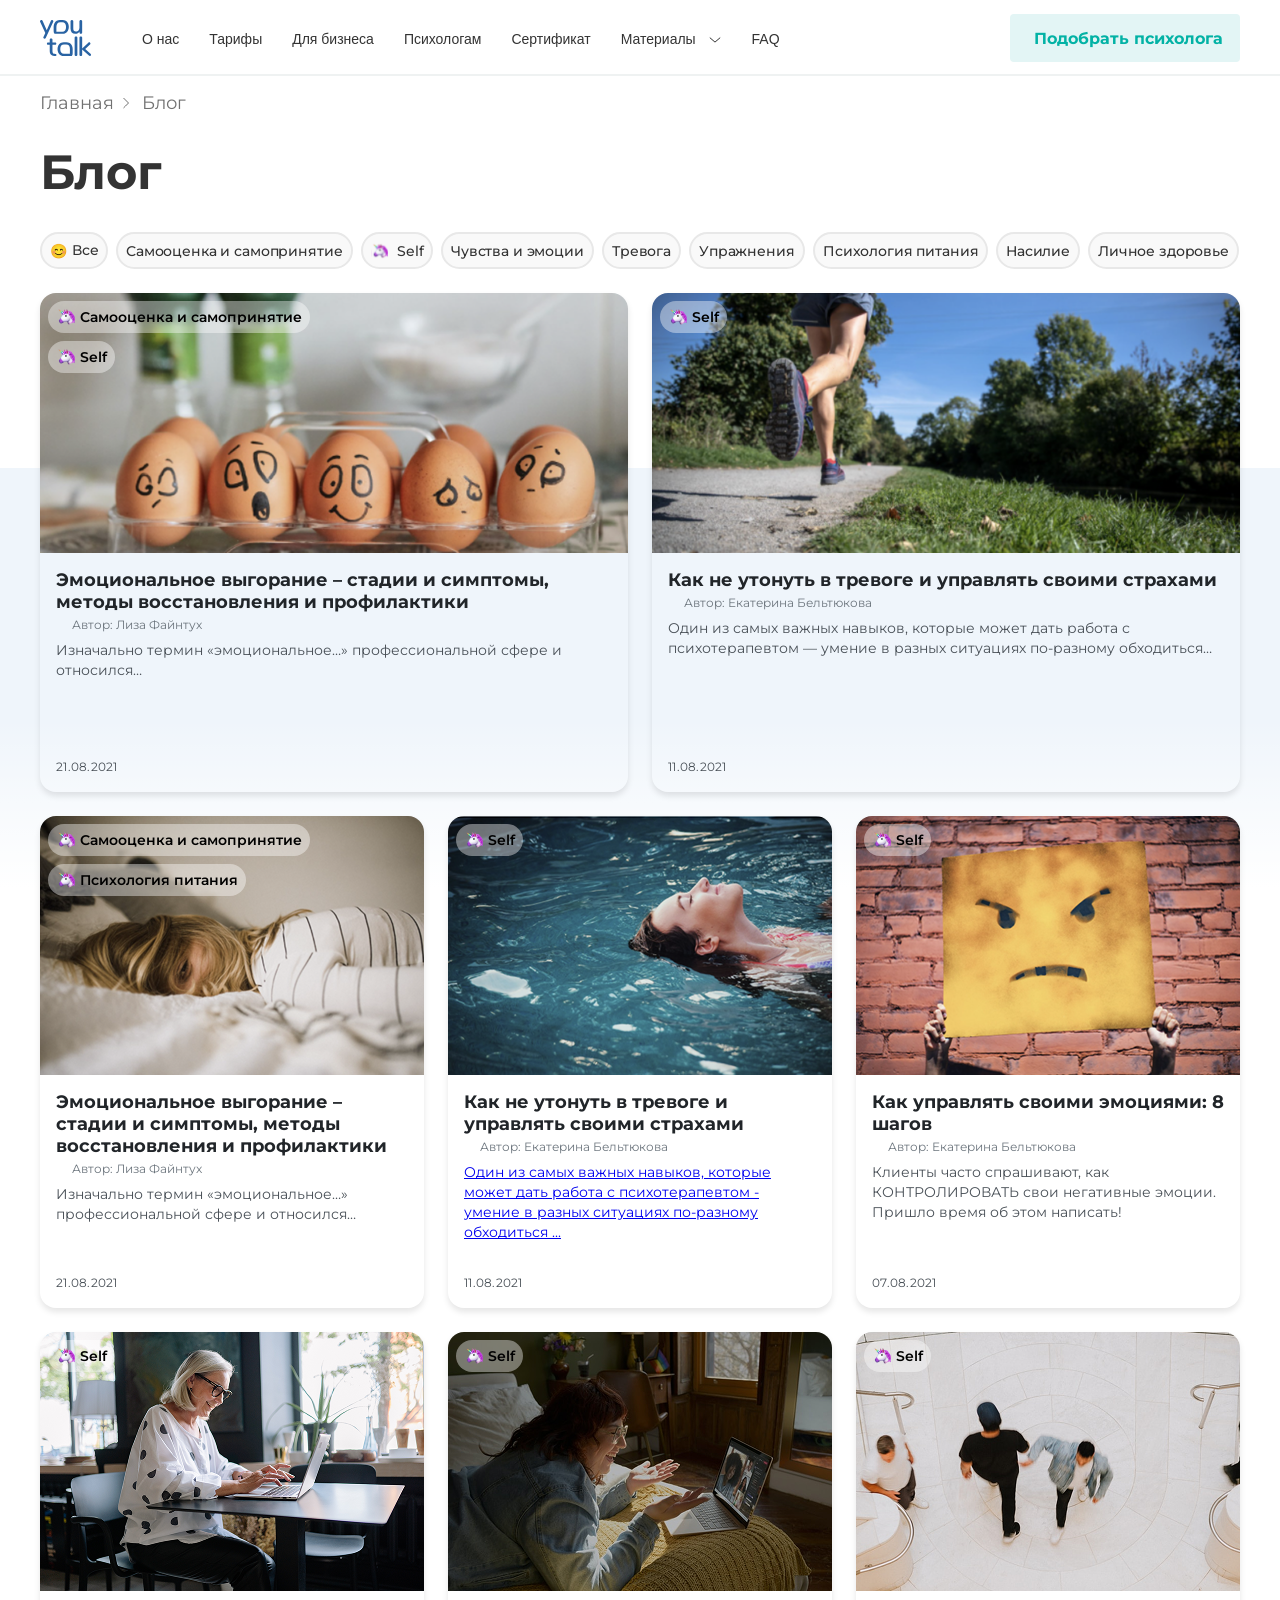
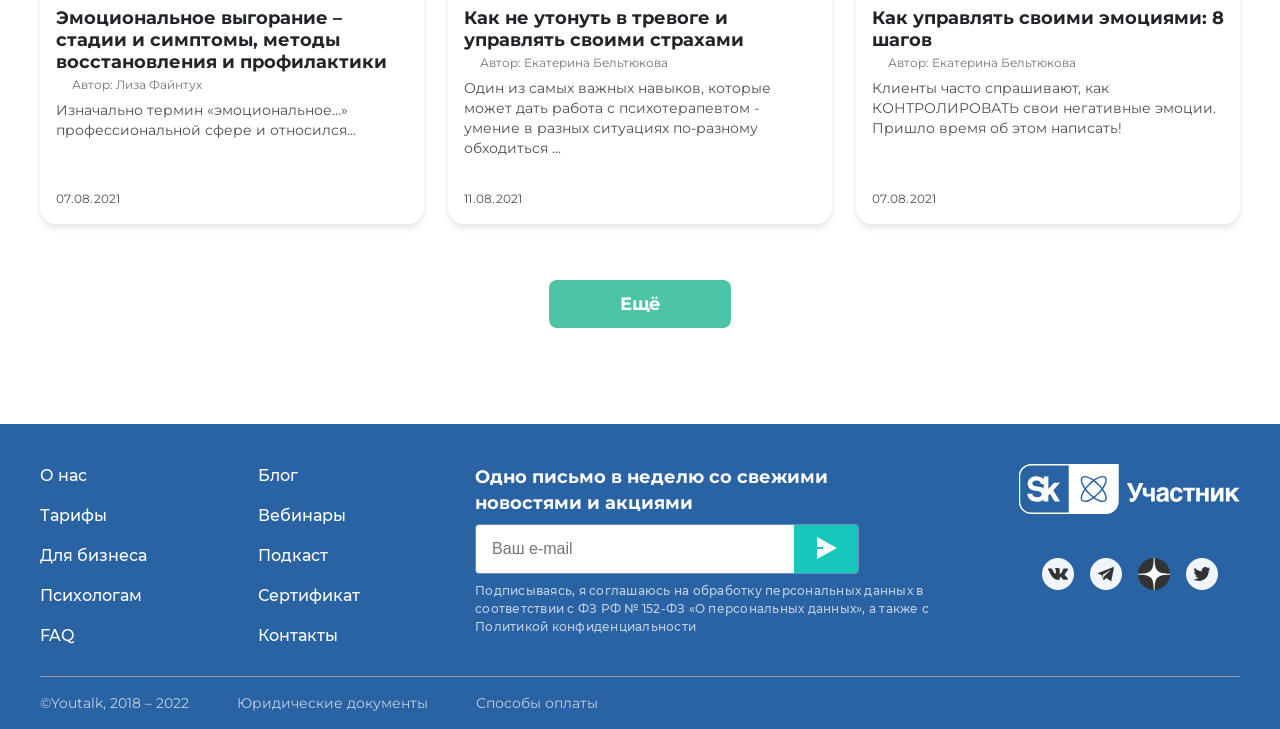
==== commit f9fe768d: "добавка" ====
--- a/index.html
+++ b/index.html
@@ -3,14 +3,15 @@
   <head>
     <meta charset="UTF-8" />
     <meta name="viewport" content="width=device-width, initial-scale=1.0" />
-    <title>Document</title>
+    <title>yotalk</title>
+    <link rel="icon" href="img/logo/logo.svg" type="image/png">
     <link rel="stylesheet" href="css/styles.css" />
     <link href="https://fonts.googleapis.com/css2?family=Montserrat:wght@400;500;600;700&display=swap" rel="stylesheet">
     <link rel="stylesheet" href="css/font.css" />
     <link rel="stylesheet" href="css/media.css" />
   <script src="script.js" defer></script>
   </head>
-  <body>
+  <body class="body">
     <header class="header">
   <div class="header__container">
     <div class="header__logo-container">
@@ -117,7 +118,7 @@
        <div class="header-with-breadcrumb">
         <nav class="breadcrumb">
           <a href="/" class="breadcrumb-item">Главная</a>
-          <img src="img/arrow.svg" alt="изображение" />
+          <img src="img/mater/arrow.svg" alt="изображение" />
           <span class="breadcrumb-item current">Блог</span>
         </nav>
       </div>
@@ -148,7 +149,7 @@
         <article class="grid-card div1">
           <div class="card-image">
             <div class="one">
-              <img src="img2/Rectangle (5).png" alt=""> 
+              <img src="img/cart/Rectangle (1).png" alt="изображение"> 
             </div>
             <div class="card-tags">
               <span class="tag-item">
@@ -182,7 +183,7 @@
         <article class="grid-card div2">
           <div class="card-image">
             <div class="two">
-              <img src="img2/Rectangle (6).png" alt="">
+              <img src="img/cart/Rectangle (2).png" alt="изображение">
             </div>
             <div class="card-tags">
               <span class="tag-item">
@@ -198,9 +199,9 @@
             <div class="card-author">
               <span class="author-name">Автор: Екатерина Бельтюкова</span>
             </div>
-            <p class="card-excerpt">
-              Один из самых важных навыков, которые может дать работа с
+            <p class="card-excerpt">Один из самых важных навыков, которые может дать работа с
               психотерапевтом — умение в разных ситуациях по‑разному обходиться…
+              
             </p>
           </div>
           <div class="post-date">
@@ -212,7 +213,7 @@
           <div class="card-image">
             <div class="center2 three">
               <img
-                src="img/cart/Image.png"
+                src="img/cart/Rectangle (3).png"
                 alt="Эмоциональное выгорание – стадии и симптомы, методы восстановления и профилактики"
               />
             </div>
@@ -249,7 +250,103 @@
           <div class="card-image">
             <div class="center2 four">
               <img
+                src="img/cart/Rectangle (4).png"
+                alt="Как не утонуть в тревоге и управлять своими страхами"
+              />
+            </div>
+            <div class="card-tags">
+              <span class="tag-item">
+                <img class="tag-icon" src="img/mater/with-emojiy.svg" alt="изображение" />
+                <span class="tag-text">Self</span>
+              </span>
+            </div>
+          </div>
+          <div class="card-content">
+            <h2 class="card-title">
+              Как не утонуть в тревоге и управлять своими страхами
+            </h2>
+            <div class="card-author">
+              <span class="author-name">Автор: Екатерина Бельтюкова</span>
+            </div>
+            <p class="card-excerpt card-excerpt--truncated"><a href="indextwo.html">  Один из самых важных навыков, которые может дать работа с
+              психотерапевтом - умение в разных ситуациях по-разному обходиться
+              ...</a>
+            
+            </p>
+          </div>
+          <div class="post-date">
+            <time class="date-value" datetime="2021-08-11">11.08.2021</time>
+          </div>
+        </article>
+
+        <article class="grid-card div5">
+          <div class="card-image">
+            <div class="center2 five">
+              <img
                 src="img/cart/Rectangle (5).png"
+                alt="Как управлять своими эмоциями: 8 шагов"
+              />
+            </div>
+            <div class="card-tags">
+              <span class="tag-item">
+                <img class="tag-icon" src="img/mater/with-emojiy.svg" alt="изображение" />
+                <span class="tag-text">Self</span>
+              </span>
+            </div>
+          </div>
+          <div class="card-content">
+            <h2 class="card-title">Как управлять своими эмоциями: 8 шагов</h2>
+            <div class="card-author">
+              <span class="author-name">Автор: Екатерина Бельтюкова</span>
+            </div>
+            <p class="card-excerpt card-excerpt--truncated">
+              Клиенты часто спрашивают, как КОНТРОЛИРОВАТЬ свои негативные
+              эмоции. Пришло время об этом написать!
+            </p>
+          </div>
+          <div class="post-date">
+            <time class="date-value" datetime="2021-08-07">07.08.2021</time>
+          </div>
+        </article>
+
+        <article class="grid-card div6">
+          <div class="card-image">
+            <div class="center2 six">
+              <img
+                src="img/cart/Rectangle (6).png"
+                alt="Эмоциональное выгорание – стадии и симптомы, методы восстановления и профилактики"
+              />
+            </div>
+            <div class="card-tags">
+              <span class="tag-item">
+                <img class="tag-icon" src="img/mater/with-emojiy.svg" alt="изображение" />
+                <span class="tag-text">Self</span>
+              </span>
+            </div>
+          </div>
+          <div class="card-content">
+            <h2 class="card-title">
+              Эмоциональное выгорание – стадии и симптомы, методы восстановления
+              и профилактики
+            </h2>
+            <div class="card-author">
+              <span class="author-name">Автор: Лиза Файнтух</span>
+            </div>
+            <p class="card-excerpt card-excerpt--truncated">
+              Изначально термин «эмоциональное…» профессиональной сфере и
+              относился…
+            </p>
+          </div>
+          <div class="post-date">
+            <time class="date-value" datetime="2021-08-07">07.08.2021</time>
+          </div>
+        </article>
+
+        <article class="grid-card div7">
+          <div class="card-image">
+            <div class="center2 seven">
+              <img
+                src="img/cart/Rectangle (7).png"
                 alt="Как не утонуть в тревоге и управлять своими страхами"
               />
             </div>
@@ -278,107 +375,11 @@
           </div>
         </article>
 
-        <article class="grid-card div5">
-          <div class="card-image">
-            <div class="center2 five">
-              <img
-                src="img/cart/Rectangle (6).png"
-                alt="Как управлять своими эмоциями: 8 шагов"
-              />
-            </div>
-            <div class="card-tags">
-              <span class="tag-item">
-                <img class="tag-icon" src="img/mater/with-emojiy.svg" alt="изображение" />
-                <span class="tag-text">Self</span>
-              </span>
-            </div>
-          </div>
-          <div class="card-content">
-            <h2 class="card-title">Как управлять своими эмоциями: 8 шагов</h2>
-            <div class="card-author">
-              <span class="author-name">Автор: Екатерина Бельтюкова</span>
-            </div>
-            <p class="card-excerpt card-excerpt--truncated">
-              Клиенты часто спрашивают, как КОНТРОЛИРОВАТЬ свои негативные
-              эмоции. Пришло время об этом написать!
-            </p>
-          </div>
-          <div class="post-date">
-            <time class="date-value" datetime="2021-08-07">07.08.2021</time>
-          </div>
-        </article>
-
-        <article class="grid-card div6">
-          <div class="card-image">
-            <div class="center2 six">
-              <img
-                src="img/cart/Rectangle (7).png"
-                alt="Эмоциональное выгорание – стадии и симптомы, методы восстановления и профилактики"
-              />
-            </div>
-            <div class="card-tags">
-              <span class="tag-item">
-                <img class="tag-icon" src="img/mater/with-emojiy.svg" alt="изображение" />
-                <span class="tag-text">Self</span>
-              </span>
-            </div>
-          </div>
-          <div class="card-content">
-            <h2 class="card-title">
-              Эмоциональное выгорание – стадии и симптомы, методы восстановления
-              и профилактики
-            </h2>
-            <div class="card-author">
-              <span class="author-name">Автор: Лиза Файнтух</span>
-            </div>
-            <p class="card-excerpt card-excerpt--truncated">
-              Изначально термин «эмоциональное…» профессиональной сфере и
-              относился…
-            </p>
-          </div>
-          <div class="post-date">
-            <time class="date-value" datetime="2021-08-07">07.08.2021</time>
-          </div>
-        </article>
-
-        <article class="grid-card div7">
-          <div class="card-image">
-            <div class="center2 seven">
-              <img
-                src="img/cart/Image (1).png"
-                alt="Как не утонуть в тревоге и управлять своими страхами"
-              />
-            </div>
-            <div class="card-tags">
-              <span class="tag-item">
-                <img class="tag-icon" src="img/mater/with-emojiy.svg" alt="изображение" />
-                <span class="tag-text">Self</span>
-              </span>
-            </div>
-          </div>
-          <div class="card-content">
-            <h2 class="card-title">
-              Как не утонуть в тревоге и управлять своими страхами
-            </h2>
-            <div class="card-author">
-              <span class="author-name">Автор: Екатерина Бельтюкова</span>
-            </div>
-            <p class="card-excerpt card-excerpt--truncated">
-              Один из самых важных навыков, которые может дать работа с
-              психотерапевтом - умение в разных ситуациях по-разному обходиться
-              ...
-            </p>
-          </div>
-          <div class="post-date">
-            <time class="date-value" datetime="2021-08-11">11.08.2021</time>
-          </div>
-        </article>
-
         <article class="grid-card div8">
           <div class="card-image">
             <div class="center2 eight">
               <img
-                src="img/cart/Image (2).png"
+                src="img/cart/Rectangle (8).png"
                 alt="Как управлять своими эмоциями: 8 шагов"
               />
             </div>
@@ -473,7 +474,9 @@
               type="submit"
               class="submit-btn with-icon"
               aria-label="Подписаться на рассылку"
-            ></button>
+            >
+          <img src="img/footer_img/Group.png" alt="изображение">
+          </button>
           </div>
           </form>
   
--- a/css/styles.css
+++ b/css/styles.css
@@ -3,9 +3,10 @@
   padding: 0;
   box-sizing: border-box;
 }
-
 body {
   font-family: 'Montserrat', sans-serif;
+}
+.body {
  background-image: url("data:image/svg+xml,%3Csvg width='1440' height='672' xmlns='http://www.w3.org/2000/svg'%3E%3Crect width='1440' height='672' fill='%23EFF5FB' /%3E%3ClinearGradient id='fadeGradient' x1='0%' y1='0%' x2='0%' y2='100%'%3E%3Cstop offset='41.95%' stop-color='rgba(255, 255, 255, 0)' /%3E%3Cstop offset='70.27%' stop-color='%23FFFFFF' /%3E%3C/linearGradient%3E%3Crect width='1440' height='672' fill='url(%23fadeGradient)' /%3E%3C/svg%3E");
 background-size: 1440px ;
 background-repeat: no-repeat;
@@ -85,8 +86,7 @@
 
 .navigation__link {
   text-decoration: none;
-  /* font-family: 'Montserrat', sans-serif; */ /* занемает место */
-  font-family: "Montserrat-Medium";
+   font-family: "Montserrat-Medium",sans-serif;/* font-family: "Montserrat"; */
   font-weight: 400;
   color: #333333;
   transition: color 0.3s ease;
@@ -165,7 +165,7 @@
   position: relative;
 }
 
-/* Анимация гамбургера при открытии */
+
 .hamburger--active span:nth-child(1) {
   transform: rotate(45deg) translate(5px, 5px);
 }
@@ -176,13 +176,13 @@
   transform: rotate(-45deg) translate(7px, -6px);
 }
 
-/* Стили мобильного меню */
+
 .mobile-menu {
   position: absolute;
-  top: 100%; /* Располагается сразу под заголовком */
+  top: 100%; 
   left: 0;
   right: 0;
-  max-width: 960px; /* Соответствует ширине .header__container на ≤ 1023 px */
+  max-width: 960px;
   margin-left: auto;
   margin-right: auto;
   background: #FFFFFF;
@@ -201,7 +201,7 @@
   transform: translateY(0);
 }
 
-/* Список в мобильном меню */
+
 .mobile-menu__list {
   display: flex;
   flex-direction: column;
@@ -229,7 +229,6 @@
   color: #4CAF50;
 }
 
-/* Кнопка в мобильном меню */
 .mobile-menu__action {
   padding: 20px 24px 24px;
   border-top: 1px solid #EFF2F2;
@@ -475,13 +474,13 @@
 display: inline-block;
 }
 
-/* Большие карточки (занимают 3 колонки) */
+
 .div1,
 .div2 {
 grid-column: span 3;
 }
 
-/* Маленькие карточки (занимают 2 колонки) */
+
 .div3,
 .div4,
 .div5,
@@ -491,7 +490,7 @@
 grid-column: span 2;
 }
 
-/* Позиционирование маленьких карточек */
+
 .div3 { grid-row: 2; grid-column: 1 / 3; }
 .div4 { grid-row: 2; grid-column: 3 / 5; }
 .div5 { grid-row: 2; grid-column: 5 / 7; }
@@ -634,10 +633,10 @@
 .submit-btn:hover {
   background-color: #3abcf2;
 }
-.with-icon::before {
-content: url(/img/footer_img/Group.png);
-
-}
+
+
+
+
 
 
 .privacy-notice {
@@ -751,4 +750,318 @@
 }
 
 
- + 
+
+
+.author-info {
+    font-family: 'Montserrat', sans-serif;
+    font-weight: 400;
+    font-size: 14px;
+    line-height: 20px;
+    letter-spacing: 0px;
+    color: #494949;
+    margin-bottom: 20px;
+    white-space: nowrap;
+    padding-top: 16px; /* Небольшой отступ сверху для компенсации */
+}
+
+.self-label {
+    display: inline-block;
+    width: 26px;
+    height: 20px;
+    transform: rotate(0deg);
+    opacity: 1;
+    color: #2963A3;
+    line-height: 20px;
+    border-radius: 3px;
+    margin-left: 5px;
+    vertical-align: middle;
+}
+
+
+.toc {
+  width: 600px;
+  font-family:sans-serif;
+  line-height: 1.6;
+}
+
+.toc h2 {
+  margin-bottom: 10px;
+  font-weight: bold;
+}
+
+.toc > ul > li {
+  list-style-type: none;
+  position: relative;
+  margin-left: 36px;
+}
+
+.toc > ul > li::before {
+  content: '•';
+  color: #03B2A5; /* <-- Меняйте цвет здесь */
+  font-size: 32px; /* <-- Меняйте размер здесь */
+  line-height: 24px;
+  margin-right: 9px;
+  position: absolute;
+  left: -20px;
+}
+
+.toc > ul > li > a {
+  text-decoration: underline;
+  text-decoration-style: solid;
+  text-decoration-offset: 0;
+  text-decoration-thickness: 1px;
+  font-family: 'Montserrat', sans-serif;
+  font-weight: 500;
+  font-size: 16px;
+  line-height: 24px;
+  letter-spacing: 0px;
+  leading-trim: none;
+  color: #000;
+  cursor: pointer;
+}
+
+.sublist a {
+  text-decoration: none;
+  color: #000;
+}
+
+.sublist {
+  list-style-type: none;
+  margin-left: 25px;
+  padding: 0;
+}
+
+.level-1 { margin-left: 25px; }
+.level-2 { margin-left: 50px; }
+.level-3 { margin-left: 75px; }
+
+
+.h2 {
+  padding-bottom: 16px;
+}
+
+.title-h2 {
+  font-family: 'Montserrat', sans-serif;
+  font-weight: 700;
+  font-size: 24px;
+  leading-trim: none;
+  line-height: 32px;
+  letter-spacing: 0%;
+  padding-bottom: 16px;
+}
+
+.paragraph-text {
+  font-family: 'Montserrat', sans-serif;
+  font-weight: 500;
+  font-size: 16px;
+  leading-trim: none;
+  line-height: 24px;
+  letter-spacing: 0px;
+  padding-bottom: 40px;
+}
+
+.quote-container {
+  transform: rotate(0deg);
+  opacity: 1;
+  border-radius: 16px;
+  padding: 24px;
+  background-color: #F3F7FE;
+  box-sizing: border-box;
+}
+
+.quote-text {
+  font-family: 'Montserrat', sans-serif;
+  font-weight: 400;
+  font-size: 16px;
+  leading-trim: none;
+  line-height: 24px;
+  letter-spacing: 0%;
+  margin: 0 0 16px 0; /* Отступ снизу перед именем автора */
+  color: #222; /* Тёмный текст */
+}
+
+.quote-author {
+ font-family: 'Montserrat', sans-serif;
+  font-weight: 700;
+  font-size: 16px;
+  leading-trim: none;
+  line-height: 24px;
+  letter-spacing: 0%;
+  color: #222;
+  font-style: normal; /* Убираем курсив, если не нужен */
+  
+}
+#myImage {
+  position: absolute;
+  top: 24px; 
+  left: 24px;
+}
+
+.pein {
+  max-width: 800px;
+ 
+  background-color: #ffffff;
+  padding: 20px;
+}
+
+
+
+.list {
+  list-style-type: none;
+  padding-left: 0;
+}
+
+.list li {
+  position: relative;
+  padding-left: 25px;
+  margin-bottom: 15px;
+  line-height: 1.6;
+  color: #555555;
+}
+
+.list li::before {
+  content: '•';
+  position: absolute;
+  left: 0;
+  top: -10%;
+  color: #4CAF50; /* Зелёный цвет маркера, как на изображении */
+  font-weight: bold;
+  font-size: 32px;
+}
+.title-h3 {
+font-family: "Montserrat", sans-serif;
+font-weight: 700;
+font-size: 24px;
+leading-trim: NONE;
+line-height: 32px;
+letter-spacing: 0%;
+padding-bottom: 24px;
+
+}
+.my-grid {
+  display: grid;
+  grid-template-columns: minmax(300px, 690px) 1fr;
+  gap: 10px;
+  width: 100%;
+}
+
+.col-1 {
+ 
+}
+
+.col-2 {
+  background-color: #e0e0e0;
+}
+
+
+
+
+
+.quote-wrapper {
+  position: relative;
+  display: flex;
+  justify-content: center;
+  align-items: center;
+  text-align: center;
+  min-height: 300px; /* Минимальная высота контейнера */
+  padding: 2rem;
+}
+
+.quotee-text {
+  z-index: 10; /* Текст поверх пятна */
+  position: relative;
+  font-family: 'Montserrat', sans-serif;
+  font-weight: 500;
+  font-size: 16px;
+  line-height: 24px;
+  letter-spacing: 0%;
+  color: #333;
+  max-width: 80%; /* Ограничиваем ширину текста */
+  margin: 0 auto;
+}
+
+.background-spott {
+  position: absolute;
+  top: 50%;
+  left: 50%;
+  transform: translate(-50%, -50%);
+  width: 300px; /* Ширина пятна */
+  height: 300px; /* Высота пятна */
+  background-image: url(../img/Vector\ \(1\).png); /* Ваше изображение */
+  background-size: contain; /* Изображение без растягивания */
+  background-repeat: no-repeat;
+  background-position: center;
+  opacity: 0.8; /* Прозрачность пятна */
+  z-index: 5; /* Под текстом */
+  pointer-events: none; /* Не мешает взаимодействию с текстом */
+}
+
+
+
+
+
+.content-layout {
+  display: flex;
+  align-items: flex-start;
+  gap: 20px;
+  margin-top: 20px;
+  padding-bottom: 24px;
+
+}
+
+.visual-module {
+  flex: 0 0 auto; /* Фиксируем размер, не даём меняться */
+  overflow: hidden; /* Скрываем всё, что выходит за границы блока */
+}
+
+.media-asset {
+width: 100%;
+  height: auto;
+  object-fit: contain; /* Сохраняет пропорции, не растягивает */
+}
+
+.textual-content {
+  flex: 1;
+  padding: 0 15px 15px 15px;
+  box-sizing: border-box; /* Учитывает отступы при расчёте ширины */
+}
+
+.prose-block {
+  line-height: 1.5; /* Межстрочный интервал */
+  color: #333;
+  margin: 0;
+  font-size: 16px;
+  text-align: justify;
+  letter-spacing: 0.1px;
+  max-width: 400px; /* Ограничивает ширину текста для контроля количества строк */
+  overflow-wrap: break-word; /* Переносит длинные слова */
+}
+
+
+.exercise-container {
+    background-color: #FEFAEC;
+    padding: 24px;
+    margin: 24px 24px 24px 0;
+    border-radius: 16px;
+}
+
+.exercise-title {
+    margin-bottom: 10px;
+    color: #333;
+    font-size: 24px;
+    font-family: 'Montserrat',sans-serif;
+font-weight: 700;
+font-size: 16px;
+leading-trim: NONE;
+line-height: 24px;
+letter-spacing: 0%;
+
+}
+
+.exercise-description {
+    line-height: 1.6;
+    margin-top: 0;
+    color: #555;
+    font-size: 16px;
+}
--- a/css/font.css
+++ b/css/font.css
@@ -8,4 +8,9 @@
   font-family: 'Montserrat_ofont' ;
   src: url(../font/ofont.ru_Montserrat.ttf);
   font-weight: 600;
+}
+@font-face {
+  font-family: "Montserrat-Regular.ttf";
+  src: url(../font/Montserrat-Regular.ttf);
+   font-weight: 600;
 }
--- a/css/media.css
+++ b/css/media.css
@@ -12,6 +12,7 @@
 }
 .header__container {
    max-width: 960px; 
+   padding: 0 0;
 
 }
 .header__logo-container {
@@ -162,7 +163,6 @@
 
 }
 
-/* До 768 px */
 @media (max-width: 768px) {
   .header__container {
     
@@ -200,9 +200,7 @@
     padding-right: 20px;
   }
 
-}
-
-  
+} 
 @media (max-width: 620px) {
   .grid-card .div4, .div5,
   .div6,
@@ -267,26 +265,8 @@
         gap: 20px;
         justify-content: center;
     }
-    
-
-  
-
-
-
- 
-
-
-}
-
-
-
-  
-
-
-
-
-
-/* До 480 px */
+}
+
 @media (max-width: 480px) {
   .header__container {
     height: 72px;
@@ -381,12 +361,10 @@
    height: 206px;
     width: 100%;
   }
-  
-
 .one 
   {
   width: 100%;
-   background-image: url('/img2/Rectangle\ \(10\).png');  
+  background-image: url('../img2/Rectangle\ \(10\).png'); 
   background-size: cover;
   background-position: bottom;
   position: relative;
@@ -396,10 +374,6 @@
 }
  
   }
-
- 
-
-/* До 375 px */
 @media (max-width: 375px){
   main {
 padding:0 16px 0 16px ;}
@@ -416,14 +390,8 @@
   .with-icon::before {
     display: none; 
   }
-
-
-
   .email-input {
     width: 100%; 
     
   }
- 
-  
-
-}
+}
